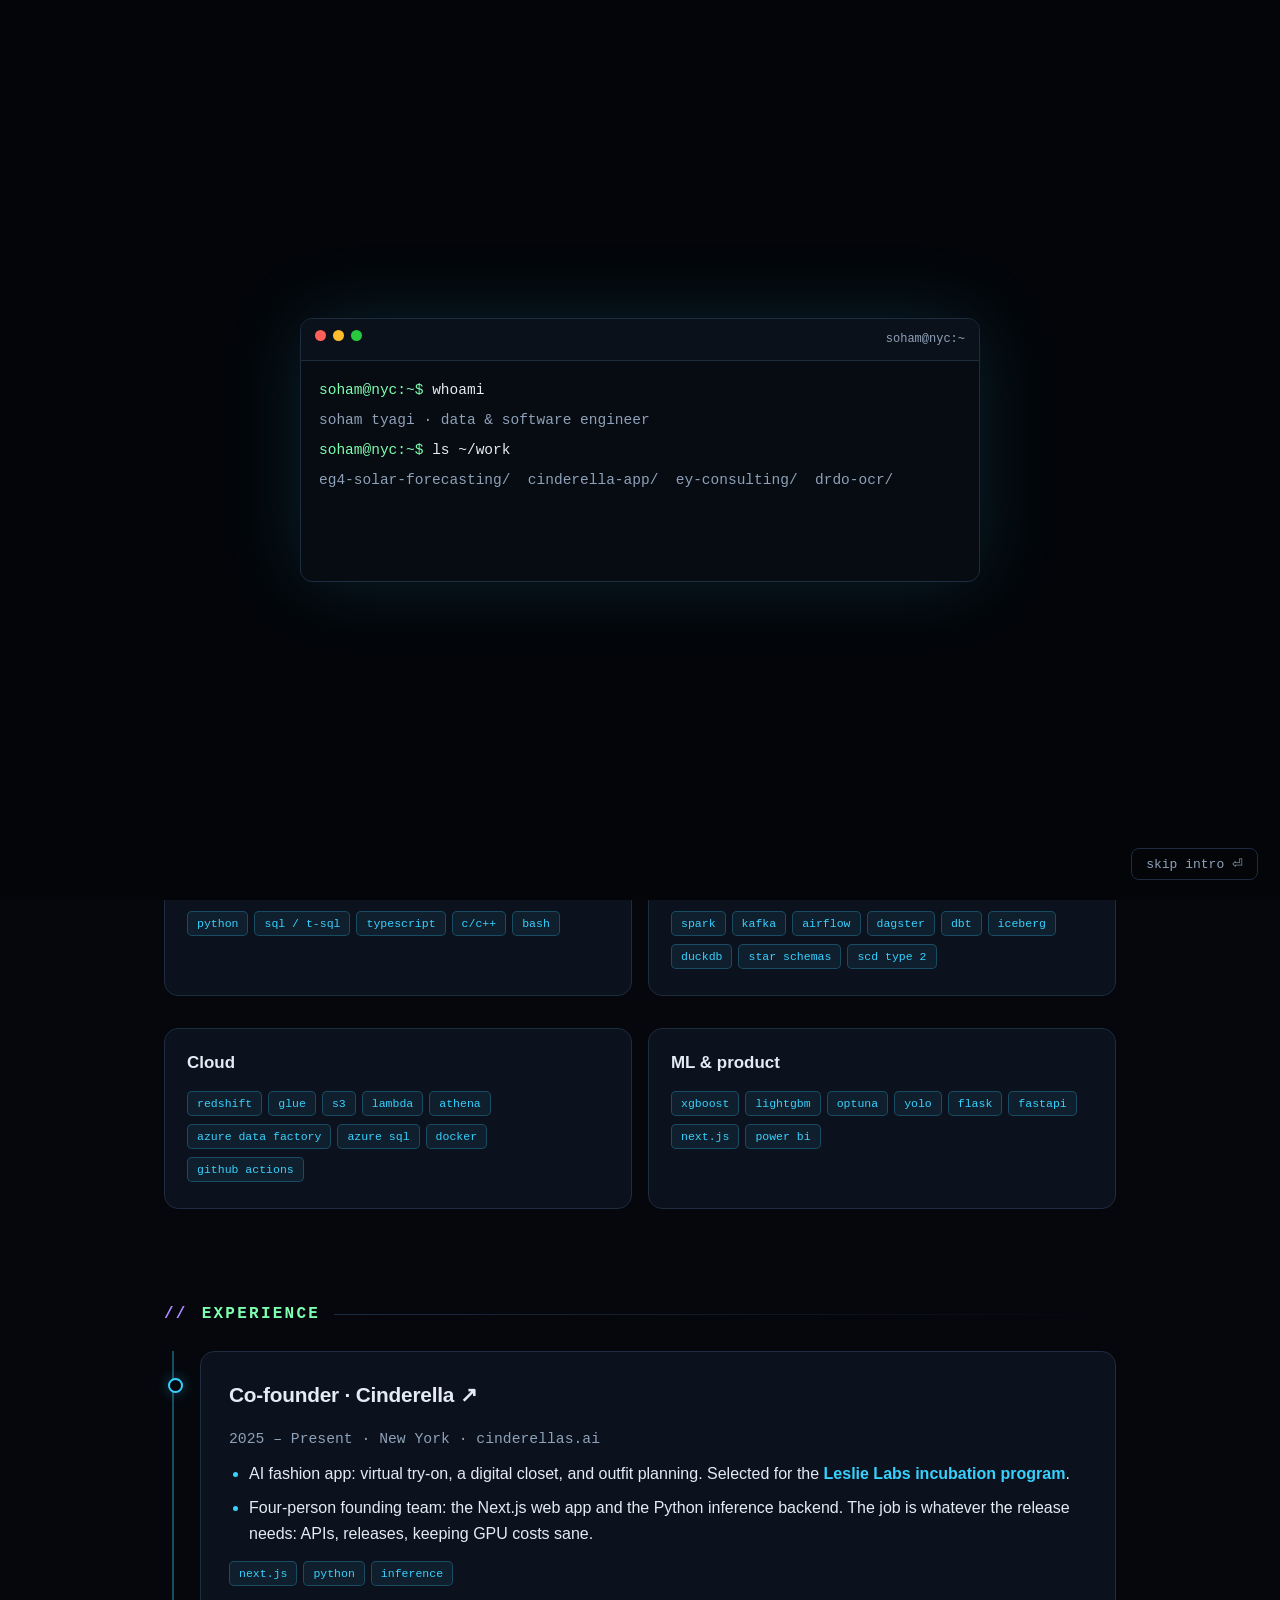
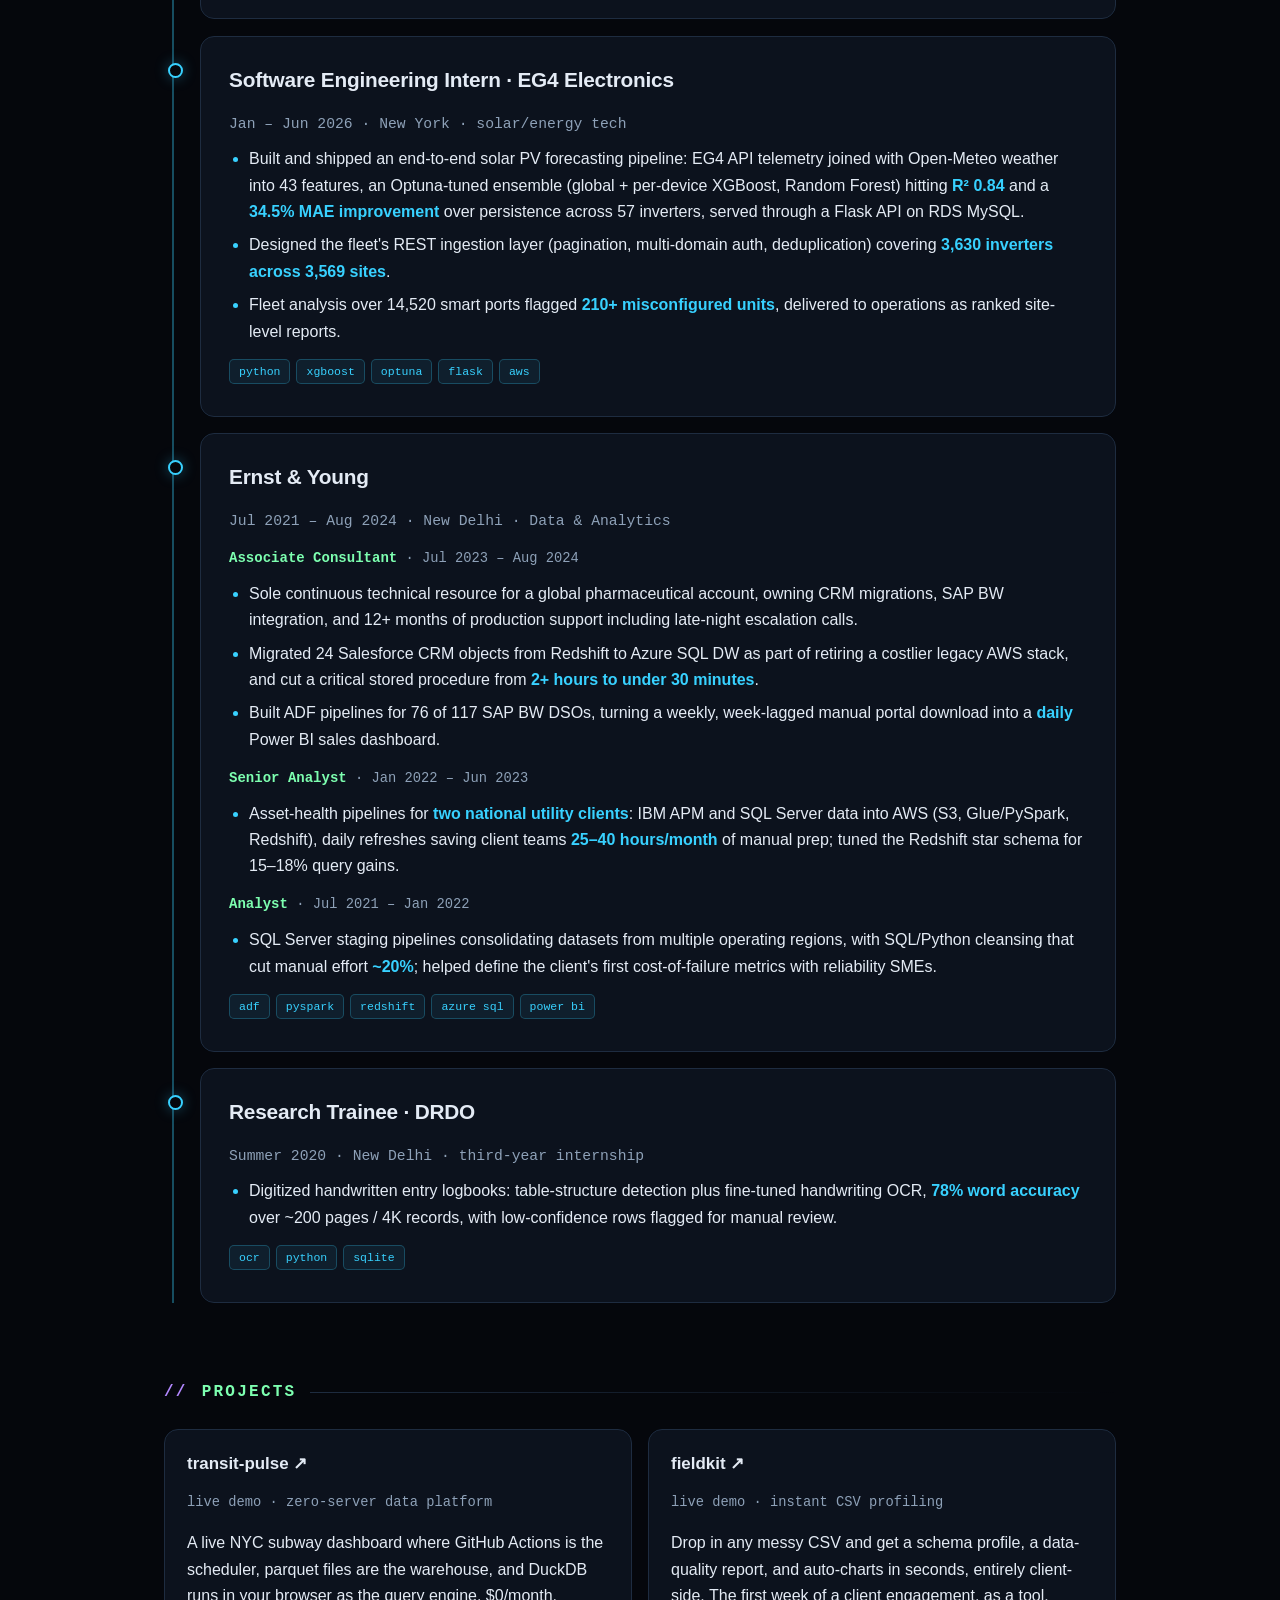
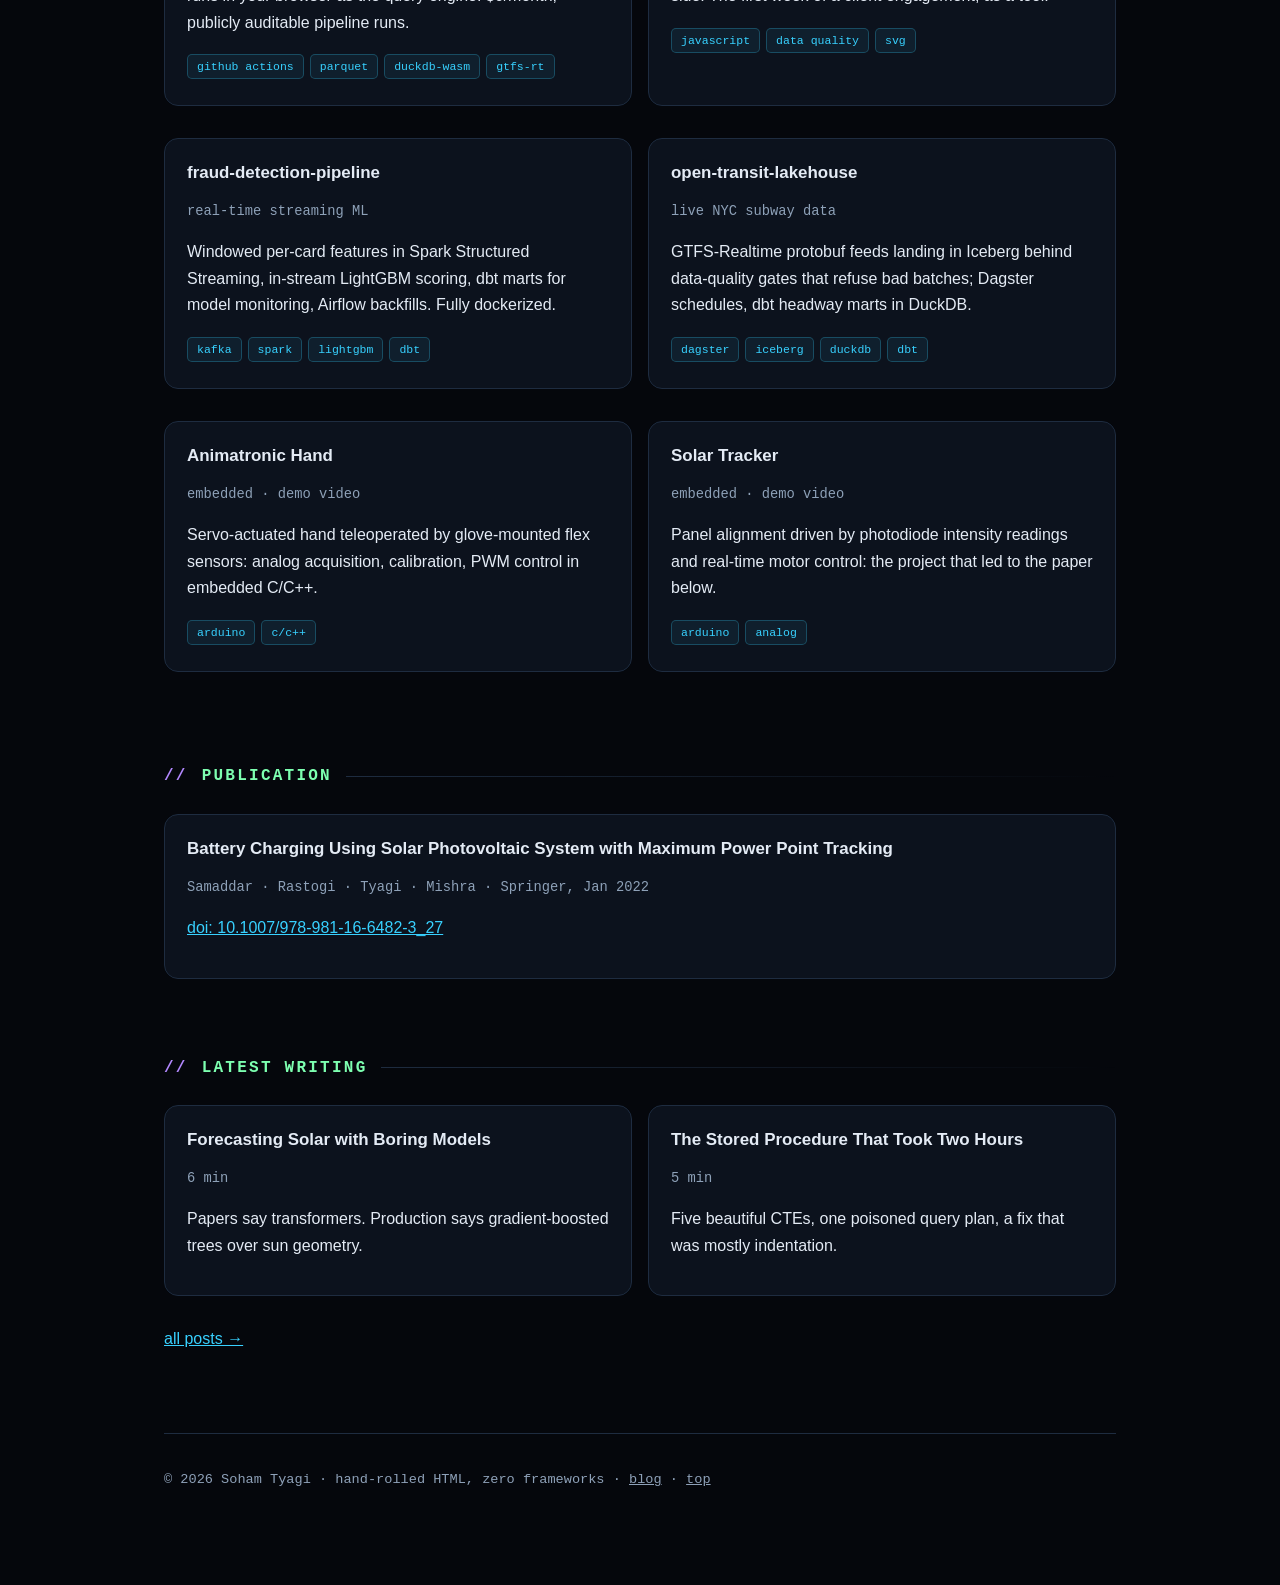
==== index.html @ e4d67579 "Initial commit" ====
<!DOCTYPE html>
<html lang="en">
<head>
<meta charset="utf-8">
<meta name="viewport" content="width=device-width, initial-scale=1">
<title>Soham Tyagi · Engineer</title>
<meta name="description" content="Data and software engineer. Energy analytics, pipelines, and applied ML.">
<link rel="stylesheet" href="style.css">
</head>
<body>

<div id="progress"></div>
<aside class="rail rail-left" aria-hidden="true">
  <a href="#about" class="dot" data-s="about"><i></i><em>about</em></a>
  <a href="#stack" class="dot" data-s="stack"><i></i><em>stack</em></a>
  <a href="#experience" class="dot" data-s="experience"><i></i><em>experience</em></a>
  <a href="#projects" class="dot" data-s="projects"><i></i><em>projects</em></a>
  <a href="#publication" class="dot" data-s="publication"><i></i><em>publication</em></a>
  <a href="#writing" class="dot" data-s="writing"><i></i><em>writing</em></a>
</aside>
<canvas id="bg"></canvas>
<div class="aurora a1"></div>
<div class="aurora a2"></div>
<div id="cursor-glow"></div>

<div id="term-overlay">
  <div class="term">
    <div class="term-bar"><i></i><i></i><i></i><span>soham@nyc:~</span></div>
    <div class="term-body" id="term-body"></div>
  </div>
</div>
<button id="skip-btn">skip intro ⏎</button>

<div id="palette">
  <div class="palette-box">
    <input id="palette-input" placeholder="jump to..." autocomplete="off">
    <ul id="palette-list"></ul>
  </div>
</div>

<div class="wrap">

<header class="site">
  <p class="kicker">$ whoami</p>
  <h1 class="glitch" data-text="Soham Tyagi"><span>Soham Tyagi</span></h1>
  <p class="type-line"><span id="type-target"></span><span class="tcaret"></span></p>
  <p class="avail"><i></i>open to interesting problems</p>
  <p class="tagline">Data &amp; software engineer · co-founder at <a href="https://cinderellas.ai">Cinderella</a> · MS CompE @ NYU.</p>
  <nav class="top">
    <a href="#experience">experience</a>
    <a href="#projects">projects</a>
    <a href="#publication">publication</a>
    <a href="blog/index.html">blog</a>
    <a href="https://github.com/tysoham24">github</a>
    <a href="https://linkedin.com/in/soham-ty">linkedin</a>
  </nav>
  <p class="palette-hint"><kbd>ctrl</kbd> + <kbd>k</kbd> to jump anywhere</p>
</header>

<section id="about" class="reveal">
  <h2>about</h2>
  <p>Hey! I'm Soham, an undergrad in electrical engineering and (almost) a postgrad in
  computer engineering at NYU.</p>
  <p>I'm a consultant-cum-engineer. Basically, I love building things for real-world
  applications, and finding use cases for the things I build. I picked that up at
  Ernst &amp; Young, where I got deep exposure to the utilities/energy and pharma sectors.</p>
  <p>I'm still exploring different industries and learning about them. For now, I'm
  building whatever feels interesting without worrying about my "niche".</p>
</section>

<section id="stack" class="reveal">
  <h2>stack</h2>
  <div class="grid">
    <div class="card"><h3>Languages</h3><div class="tags"><span class="tag">python</span><span class="tag">sql / t-sql</span><span class="tag">typescript</span><span class="tag">c/c++</span><span class="tag">bash</span></div></div>
    <div class="card"><h3>Data platform</h3><div class="tags"><span class="tag">spark</span><span class="tag">kafka</span><span class="tag">airflow</span><span class="tag">dagster</span><span class="tag">dbt</span><span class="tag">iceberg</span><span class="tag">duckdb</span><span class="tag">star schemas</span><span class="tag">scd type 2</span></div></div>
    <div class="card"><h3>Cloud</h3><div class="tags"><span class="tag">redshift</span><span class="tag">glue</span><span class="tag">s3</span><span class="tag">lambda</span><span class="tag">athena</span><span class="tag">azure data factory</span><span class="tag">azure sql</span><span class="tag">docker</span><span class="tag">github actions</span></div></div>
    <div class="card"><h3>ML & product</h3><div class="tags"><span class="tag">xgboost</span><span class="tag">lightgbm</span><span class="tag">optuna</span><span class="tag">yolo</span><span class="tag">flask</span><span class="tag">fastapi</span><span class="tag">next.js</span><span class="tag">power bi</span></div></div>
  </div>
</section>

<section id="experience" class="reveal">
  <h2>experience</h2>
  <div class="timeline">

  <div class="card">
    <h3><a href="https://cinderellas.ai">Co-founder · Cinderella ↗</a></h3>
    <p class="meta">2025 – Present · New York · cinderellas.ai</p>
    <ul>
      <li>AI fashion app: virtual try-on, a digital closet, and outfit planning. Selected
      for the <strong>Leslie Labs incubation program</strong>.</li>
      <li>Four-person founding team: the Next.js web app and the Python inference backend.
      The job is whatever the release needs: APIs, releases, keeping GPU costs sane.</li>
    </ul>
    <div class="tags"><span class="tag">next.js</span><span class="tag">python</span><span class="tag">inference</span></div>
  </div>

  <div class="card">
    <h3>Software Engineering Intern · EG4 Electronics</h3>
    <p class="meta">Jan – Jun 2026 · New York · solar/energy tech</p>
    <ul>
      <li>Built and shipped an end-to-end solar PV forecasting pipeline: EG4 API telemetry
      joined with Open-Meteo weather into 43 features, an Optuna-tuned ensemble (global +
      per-device XGBoost, Random Forest) hitting <strong>R² 0.84</strong> and a
      <strong>34.5% MAE improvement</strong> over persistence across 57 inverters, served
      through a Flask API on RDS MySQL.</li>
      <li>Designed the fleet's REST ingestion layer (pagination, multi-domain auth,
      deduplication) covering <strong>3,630 inverters across 3,569 sites</strong>.</li>
      <li>Fleet analysis over 14,520 smart ports flagged <strong>210+ misconfigured units</strong>,
      delivered to operations as ranked site-level reports.</li>
    </ul>
    <div class="tags"><span class="tag">python</span><span class="tag">xgboost</span><span class="tag">optuna</span><span class="tag">flask</span><span class="tag">aws</span></div>
  </div>

  <div class="card">
    <h3>Ernst &amp; Young</h3>
    <p class="meta">Jul 2021 – Aug 2024 · New Delhi · Data &amp; Analytics</p>
    <p class="meta"><strong>Associate Consultant</strong> · Jul 2023 – Aug 2024</p>
    <ul>
      <li>Sole continuous technical resource for a global pharmaceutical account, owning CRM migrations, SAP BW integration, and 12+ months of
      production support including late-night escalation calls.</li>
      <li>Migrated 24 Salesforce CRM objects from Redshift to Azure SQL DW as part of retiring a
      costlier legacy AWS stack, and cut a critical stored procedure from
      <strong>2+ hours to under 30 minutes</strong>.</li>
      <li>Built ADF pipelines for 76 of 117 SAP BW DSOs, turning a weekly, week-lagged manual
      portal download into a <strong>daily</strong> Power BI sales dashboard.</li>
    </ul>
    <p class="meta"><strong>Senior Analyst</strong> · Jan 2022 – Jun 2023</p>
    <ul>
      <li>Asset-health pipelines for <strong>two national utility clients</strong>: IBM APM and
      SQL Server data into AWS (S3, Glue/PySpark, Redshift), daily refreshes saving client teams
      <strong>25–40 hours/month</strong> of manual prep; tuned the Redshift star schema for
      15–18% query gains.</li>
    </ul>
    <p class="meta"><strong>Analyst</strong> · Jul 2021 – Jan 2022</p>
    <ul>
      <li>SQL Server staging pipelines consolidating datasets from multiple operating regions,
      with SQL/Python cleansing that cut manual effort <strong>~20%</strong>; helped define the
      client's first cost-of-failure metrics with reliability SMEs.</li>
    </ul>
    <div class="tags"><span class="tag">adf</span><span class="tag">pyspark</span><span class="tag">redshift</span><span class="tag">azure sql</span><span class="tag">power bi</span></div>
  </div>

  <div class="card">
    <h3>Research Trainee · DRDO</h3>
    <p class="meta">Summer 2020 · New Delhi · third-year internship</p>
    <ul>
      <li>Digitized handwritten entry logbooks: table-structure detection plus fine-tuned
      handwriting OCR, <strong>78% word accuracy</strong> over ~200 pages / 4K records, with
      low-confidence rows flagged for manual review.</li>
    </ul>
    <div class="tags"><span class="tag">ocr</span><span class="tag">python</span><span class="tag">sqlite</span></div>
  </div>

  </div>
</section>

<section id="projects" class="reveal">
  <h2>projects</h2>
  <div class="grid">

    <div class="card">
      <h3><a href="https://tysoham24.github.io/transit-pulse/">transit-pulse ↗</a></h3>
      <p class="meta">live demo · zero-server data platform</p>
      <p>A live NYC subway dashboard where GitHub Actions is the scheduler, parquet
      files are the warehouse, and DuckDB runs in your browser as the query engine.
      $0/month, publicly auditable pipeline runs.</p>
      <div class="tags"><span class="tag">github actions</span><span class="tag">parquet</span><span class="tag">duckdb-wasm</span><span class="tag">gtfs-rt</span></div>
    </div>

    <div class="card">
      <h3><a href="https://tysoham24.github.io/fieldkit/">fieldkit ↗</a></h3>
      <p class="meta">live demo · instant CSV profiling</p>
      <p>Drop in any messy CSV and get a schema profile, a data-quality report, and
      auto-charts in seconds, entirely client-side. The first week of a client
      engagement, as a tool.</p>
      <div class="tags"><span class="tag">javascript</span><span class="tag">data quality</span><span class="tag">svg</span></div>
    </div>

    <div class="card">
      <h3><a href="https://github.com/tysoham24/fraud-detection-pipeline">fraud-detection-pipeline</a></h3>
      <p class="meta">real-time streaming ML</p>
      <p>Windowed per-card features in Spark Structured Streaming, in-stream LightGBM
      scoring, dbt marts for model monitoring, Airflow backfills. Fully dockerized.</p>
      <div class="tags"><span class="tag">kafka</span><span class="tag">spark</span><span class="tag">lightgbm</span><span class="tag">dbt</span></div>
    </div>

    <div class="card">
      <h3><a href="https://github.com/tysoham24/open-transit-lakehouse">open-transit-lakehouse</a></h3>
      <p class="meta">live NYC subway data</p>
      <p>GTFS-Realtime protobuf feeds landing in Iceberg behind data-quality gates that
      refuse bad batches; Dagster schedules, dbt headway marts in DuckDB.</p>
      <div class="tags"><span class="tag">dagster</span><span class="tag">iceberg</span><span class="tag">duckdb</span><span class="tag">dbt</span></div>
    </div>

    <div class="card">
      <h3><a href="https://drive.google.com/file/d/1W2cNU88qZrOVuxnFVaxUv-ODOrXoEXy3/view">Animatronic Hand</a></h3>
      <p class="meta">embedded · demo video</p>
      <p>Servo-actuated hand teleoperated by glove-mounted flex sensors: analog
      acquisition, calibration, PWM control in embedded C/C++.</p>
      <div class="tags"><span class="tag">arduino</span><span class="tag">c/c++</span></div>
    </div>

    <div class="card">
      <h3><a href="https://drive.google.com/file/d/1tSi9jU3jndByCchiKvwNVuRX1Q-VUpF6/view">Solar Tracker</a></h3>
      <p class="meta">embedded · demo video</p>
      <p>Panel alignment driven by photodiode intensity readings and real-time motor
      control: the project that led to the paper below.</p>
      <div class="tags"><span class="tag">arduino</span><span class="tag">analog</span></div>
    </div>

  </div>
</section>

<section id="publication" class="reveal">
  <h2>publication</h2>
  <div class="card">
    <h3>Battery Charging Using Solar Photovoltaic System with Maximum Power Point Tracking</h3>
    <p class="meta">Samaddar · Rastogi · Tyagi · Mishra · Springer, Jan 2022</p>
    <p><a href="https://link.springer.com/chapter/10.1007/978-981-16-6482-3_27">doi: 10.1007/978-981-16-6482-3_27</a></p>
  </div>
</section>

<section id="writing" class="reveal">
  <h2>latest writing</h2>
  <div class="grid">
    <div class="card">
      <h3><a href="blog/forecasting-solar-with-boring-models.html">Forecasting Solar with Boring Models</a></h3>
      <p class="meta">6 min</p>
      <p>Papers say transformers. Production says gradient-boosted trees over sun geometry.</p>
    </div>
    <div class="card">
      <h3><a href="blog/the-stored-procedure-that-took-two-hours.html">The Stored Procedure That Took Two Hours</a></h3>
      <p class="meta">5 min</p>
      <p>Five beautiful CTEs, one poisoned query plan, a fix that was mostly indentation.</p>
    </div>
  </div>
  <p style="margin-top:14px"><a href="blog/index.html">all posts →</a></p>
</section>

<footer>
  <p>© 2026 Soham Tyagi · hand-rolled HTML, zero frameworks · <a href="blog/index.html">blog</a> · <a href="#top">top</a></p>
</footer>

</div>

<script>
(function () {
  var reduced = window.matchMedia('(prefers-reduced-motion: reduce)').matches;

  /* ---- terminal intro ---- */
  var overlay = document.getElementById('term-overlay');
  var body = document.getElementById('term-body');
  var skip = document.getElementById('skip-btn');
  var seen = sessionStorage.getItem('introSeen');
  function finish() {
    overlay.classList.add('done'); skip.style.display = 'none';
    sessionStorage.setItem('introSeen', '1');
    setTimeout(function () { overlay.remove(); }, 700);
  }
  if (reduced || seen) { finish(); }
  else {
    var script = [
      { p: true,  t: 'whoami' },
      { p: false, t: 'soham tyagi · data & software engineer' },
      { p: true,  t: 'ls ~/work' },
      { p: false, t: 'eg4-solar-forecasting/  cinderella-app/  ey-consulting/  drdo-ocr/' },
      { p: true,  t: 'cat now.txt' },
      { p: false, t: 'MS CompE @ NYU · co-founder @ cinderella · ex-EY, ex-EG4' },
      { p: true,  t: './portfolio --open' },
      { p: false, t: 'rendering…', hl: true }
    ];
    var li = 0;
    function typeLine() {
      if (li >= script.length) { setTimeout(finish, 500); return; }
      var item = script[li++];
      var ln = document.createElement('p');
      ln.className = 'ln' + (item.p ? '' : ' out') + (item.hl ? ' hl' : '');
      body.appendChild(ln);
      var prefix = item.p ? '<span class="p">soham@nyc:~$ </span>' : '';
      if (!item.p) { ln.innerHTML = prefix + item.t; setTimeout(typeLine, 340); return; }
      var i = 0, cur = '<span class="cursor"></span>';
      (function tick() {
        ln.innerHTML = prefix + item.t.slice(0, i) + cur;
        if (i++ < item.t.length) setTimeout(tick, 34);
        else { ln.innerHTML = prefix + item.t; setTimeout(typeLine, 260); }
      })();
    }
    setTimeout(typeLine, 400);
    skip.addEventListener('click', finish);
    document.addEventListener('keydown', function (e) { if (e.key === 'Enter') finish(); });
  }

  /* ---- particle background ---- */
  var canvas = document.getElementById('bg'), ctx = canvas.getContext('2d'), pts = [];
  function resize() { canvas.width = innerWidth; canvas.height = innerHeight; }
  resize(); addEventListener('resize', resize);
  for (var i = 0; i < 70; i++) pts.push({ x: Math.random()*innerWidth, y: Math.random()*innerHeight, vx: (Math.random()-.5)*.35, vy: (Math.random()-.5)*.35 });
  function step() {
    ctx.clearRect(0, 0, canvas.width, canvas.height);
    for (var i = 0; i < pts.length; i++) {
      var p = pts[i];
      p.x += p.vx; p.y += p.vy;
      if (p.x < 0 || p.x > canvas.width) p.vx *= -1;
      if (p.y < 0 || p.y > canvas.height) p.vy *= -1;
      ctx.fillStyle = i % 3 ? 'rgba(56,209,255,.45)' : 'rgba(179,136,255,.4)';
      ctx.fillRect(p.x, p.y, 1.6, 1.6);
      for (var j = i + 1; j < pts.length; j++) {
        var q = pts[j], dx = p.x - q.x, dy = p.y - q.y, d = dx*dx + dy*dy;
        if (d < 16000) {
          ctx.strokeStyle = 'rgba(56,209,255,' + (0.10 * (1 - d/16000)) + ')';
          ctx.beginPath(); ctx.moveTo(p.x, p.y); ctx.lineTo(q.x, q.y); ctx.stroke();
        }
      }
    }
    if (!reduced) requestAnimationFrame(step);
  }
  if (!reduced) step();

  /* ---- cursor glow + card tilt ---- */
  var glow = document.getElementById('cursor-glow');
  if (!reduced) document.addEventListener('mousemove', function (e) {
    glow.style.left = e.clientX + 'px'; glow.style.top = e.clientY + 'px';
  });
  document.querySelectorAll('.card').forEach(function (card) {
    card.addEventListener('mousemove', function (e) {
      if (reduced) return;
      var r = card.getBoundingClientRect();
      var rx = ((e.clientY - r.top) / r.height - .5) * -4;
      var ry = ((e.clientX - r.left) / r.width - .5) * 4;
      card.style.transform = 'perspective(800px) rotateX(' + rx + 'deg) rotateY(' + ry + 'deg) translateY(-2px)';
    });
    card.addEventListener('mouseleave', function () { card.style.transform = ''; });
  });

  /* ---- reveal on scroll ---- */
  var io = new IntersectionObserver(function (entries) {
    entries.forEach(function (e) { if (e.isIntersecting) { e.target.classList.add('in'); io.unobserve(e.target); } });
  }, { threshold: 0.08 });
  document.querySelectorAll('.reveal').forEach(function (el) { io.observe(el); });

  /* ---- command palette ---- */
  var palette = document.getElementById('palette');
  var input = document.getElementById('palette-input');
  var list = document.getElementById('palette-list');
  var items = [
    { k: 'go', label: 'experience', act: function(){ location.hash = '#experience'; } },
    { k: 'go', label: 'projects', act: function(){ location.hash = '#projects'; } },
    { k: 'go', label: 'publication', act: function(){ location.hash = '#publication'; } },
    { k: 'go', label: 'blog', act: function(){ location.href = 'blog/index.html'; } },
    { k: 'open', label: 'github / tysoham24', act: function(){ location.href = 'https://github.com/tysoham24'; } },
    { k: 'open', label: 'linkedin / soham-ty', act: function(){ location.href = 'https://linkedin.com/in/soham-ty'; } },
    { k: 'open', label: 'cinderellas.ai', act: function(){ location.href = 'https://cinderellas.ai'; } }
  ];
  var sel = 0, view = items;
  function render() {
    list.innerHTML = '';
    view.forEach(function (it, i) {
      var li = document.createElement('li');
      li.innerHTML = '<span>' + it.k + '</span>' + it.label;
      if (i === sel) li.classList.add('sel');
      li.onclick = function () { close(); it.act(); };
      list.appendChild(li);
    });
  }
  function open() { palette.classList.add('open'); input.value = ''; view = items; sel = 0; render(); input.focus(); }
  function close() { palette.classList.remove('open'); }
  document.addEventListener('keydown', function (e) {
    if ((e.ctrlKey || e.metaKey) && e.key.toLowerCase() === 'k') { e.preventDefault(); palette.classList.contains('open') ? close() : open(); }
    if (!palette.classList.contains('open')) return;
    if (e.key === 'Escape') close();
    if (e.key === 'ArrowDown') { sel = Math.min(sel + 1, view.length - 1); render(); }
    if (e.key === 'ArrowUp') { sel = Math.max(sel - 1, 0); render(); }
    if (e.key === 'Enter' && view[sel]) { close(); view[sel].act(); }
  });
  input && input.addEventListener('input', function () {
    var q = input.value.toLowerCase();
    view = items.filter(function (it) { return it.label.toLowerCase().indexOf(q) >= 0; });
    sel = 0; render();
  });
  palette.addEventListener('click', function (e) { if (e.target === palette) close(); });

  /* ---- typing rotator ---- */
  var roles = ['data engineer', 'software engineer', 'pipeline person', 'co-founder @ cinderella', 'ee at heart'];
  var tEl = document.getElementById('type-target'), ri = 0, ci = 0, del = false;
  function typeRole() {
    if (reduced) { tEl.textContent = roles[0]; return; }
    var word = roles[ri % roles.length];
    tEl.textContent = word.slice(0, ci);
    if (!del && ci++ === word.length) { del = true; setTimeout(typeRole, 1400); return; }
    if (del && ci-- === 0) { del = false; ri++; }
    setTimeout(typeRole, del ? 34 : 62);
  }
  typeRole();

  /* ---- scroll progress ---- */
  var prog = document.getElementById('progress');
  addEventListener('scroll', function () {
    var h = document.documentElement;
    prog.style.width = (h.scrollTop / (h.scrollHeight - h.clientHeight) * 100) + '%';
  }, { passive: true });

  /* ---- rail active section ---- */
  var dots = document.querySelectorAll('.rail-left .dot');
  var io2 = new IntersectionObserver(function (entries) {
    entries.forEach(function (e) {
      if (!e.isIntersecting) return;
      dots.forEach(function (d) { d.classList.toggle('on', d.dataset.s === e.target.id); });
    });
  }, { rootMargin: '-40% 0px -50% 0px' });
  ['about','stack','experience','projects','publication','writing'].forEach(function (id) {
    var el = document.getElementById(id); if (el) io2.observe(el);
  });
})();
</script>
</body>
</html>
---- style.css ----
:root {
  --bg: #05070c; --bg2: #0a0f17; --panel: rgba(16, 24, 36, 0.72); --border: #1e2c40;
  --text: #e4ebf5; --muted: #8ea1b8; --accent: #38d1ff; --accent2: #7dffb0; --accent3: #b388ff;
  --glow: rgba(56, 209, 255, 0.35);
  --mono: "SFMono-Regular", ui-monospace, "Cascadia Code", Menlo, Consolas, monospace;
  --sans: -apple-system, BlinkMacSystemFont, "Segoe UI", Roboto, Inter, sans-serif;
}
* { box-sizing: border-box; }
html { scroll-behavior: smooth; }
body { margin: 0; background: var(--bg); color: var(--text); font: 16px/1.65 var(--sans); overflow-x: hidden; }

/* particle canvas + cursor glow + scanlines */
#bg { position: fixed; inset: 0; z-index: 0; }
#cursor-glow {
  position: fixed; width: 500px; height: 500px; border-radius: 50%;
  background: radial-gradient(circle, rgba(56,209,255,.07), transparent 65%);
  pointer-events: none; z-index: 1; transform: translate(-50%, -50%); left: -999px;
}
body::after {
  content: ""; position: fixed; inset: 0; z-index: 2; pointer-events: none;
  background: repeating-linear-gradient(0deg, transparent 0 2px, rgba(0,0,0,.12) 2px 4px);
  opacity: .35;
}
.wrap { max-width: 920px; margin: 0 auto; padding: 0 24px 80px; position: relative; z-index: 3; }
a { color: var(--accent); }

/* terminal intro */
#term-overlay { position: fixed; inset: 0; z-index: 50; background: #030509; display: flex; align-items: center; justify-content: center; transition: opacity .6s ease; padding: 20px; }
#term-overlay.done { opacity: 0; pointer-events: none; }
.term { width: min(680px, 94vw); background: #070b12; border: 1px solid var(--border); border-radius: 12px; box-shadow: 0 0 80px rgba(56,209,255,.14); font-family: var(--mono); font-size: 14.5px; overflow: hidden; }
.term-bar { display: flex; gap: 7px; padding: 11px 14px; background: #0b111b; border-bottom: 1px solid var(--border); }
.term-bar i { width: 11px; height: 11px; border-radius: 50%; display: block; }
.term-bar i:nth-child(1){background:#ff5f57}.term-bar i:nth-child(2){background:#febc2e}.term-bar i:nth-child(3){background:#28c840}
.term-bar span { margin-left: auto; color: var(--muted); font-size: 12px; }
.term-body { padding: 18px 18px 22px; min-height: 220px; }
.term-body .ln { white-space: pre-wrap; word-break: break-word; margin: 0 0 6px; }
.term-body .p { color: var(--accent2); }
.term-body .out { color: var(--muted); }
.term-body .hl { color: var(--accent); }
.cursor { display: inline-block; width: 8px; height: 16px; background: var(--accent2); vertical-align: -2px; animation: blink 1s steps(1) infinite; }
@keyframes blink { 50% { opacity: 0; } }
#skip-btn { position: fixed; right: 22px; bottom: 20px; z-index: 51; background: transparent; color: var(--muted); border: 1px solid var(--border); border-radius: 8px; padding: 7px 14px; font: 13px var(--mono); cursor: pointer; }
#skip-btn:hover { color: var(--text); border-color: var(--accent); }
@media (prefers-reduced-motion: reduce) { #term-overlay { display: none; } #cursor-glow { display: none; } }

/* hero */
header.site { padding: 96px 0 10px; }
header.site .kicker { font-family: var(--mono); color: var(--accent2); font-size: .85rem; letter-spacing: .12em; margin: 0 0 12px; }
.glitch { position: relative; display: inline-block; font-size: clamp(2.5rem, 6.5vw, 3.6rem); font-weight: 800; letter-spacing: -0.03em; line-height: 1.02; margin: 0 0 12px; }
.glitch > span { background: linear-gradient(92deg, var(--text) 40%, var(--accent) 75%, var(--accent3)); -webkit-background-clip: text; background-clip: text; -webkit-text-fill-color: transparent; }
.glitch::before, .glitch::after { content: attr(data-text); position: absolute; inset: 0; opacity: 0; pointer-events: none; }
.glitch:hover::before { opacity: .8; color: var(--accent); animation: gl1 .5s steps(3) infinite; clip-path: inset(20% 0 40% 0); }
.glitch:hover::after { opacity: .8; color: var(--accent3); animation: gl2 .45s steps(3) infinite; clip-path: inset(60% 0 10% 0); }
@keyframes gl1 { 0%{transform:translate(-3px,-2px)} 50%{transform:translate(3px,1px)} 100%{transform:translate(-2px,2px)} }
@keyframes gl2 { 0%{transform:translate(3px,2px)} 50%{transform:translate(-3px,-1px)} 100%{transform:translate(2px,-2px)} }
header.site .tagline { color: var(--muted); margin: 0; font-size: 1.1rem; max-width: 640px; }
nav.top { margin: 28px 0 0; display: flex; flex-wrap: wrap; gap: 10px; font-size: .92rem; }
nav.top a { color: var(--text); text-decoration: none; border: 1px solid var(--border); padding: 7px 15px; border-radius: 999px; transition: .2s; font-family: var(--mono); background: rgba(10,16,26,.5); backdrop-filter: blur(6px); }
nav.top a:hover { border-color: var(--accent); box-shadow: 0 0 20px var(--glow); transform: translateY(-1px); }
.palette-hint { margin-top: 20px; font-family: var(--mono); font-size: .78rem; color: var(--muted); }
.palette-hint kbd { border: 1px solid var(--border); border-radius: 5px; padding: 1px 6px; background: var(--bg2); }

/* marquee tech strip */
.marquee { margin-top: 44px; overflow: hidden; border-block: 1px solid var(--border); padding: 10px 0; -webkit-mask-image: linear-gradient(90deg, transparent, #000 8%, #000 92%, transparent); mask-image: linear-gradient(90deg, transparent, #000 8%, #000 92%, transparent); }
.marquee-track { display: flex; gap: 34px; width: max-content; animation: scroll 30s linear infinite; font-family: var(--mono); font-size: .82rem; color: var(--muted); }
.marquee-track b { color: var(--accent); font-weight: 400; }
@keyframes scroll { to { transform: translateX(-50%); } }
@media (prefers-reduced-motion: reduce) { .marquee-track { animation: none; } }

/* sections */
section { margin-top: 76px; }
h2 { font-size: 1rem; text-transform: uppercase; letter-spacing: .14em; color: var(--accent2); margin: 0 0 24px; display: flex; align-items: center; gap: 14px; font-family: var(--mono); }
h2::before { content: "//"; color: var(--accent3); }
h2::after { content: ""; flex: 1; height: 1px; background: linear-gradient(90deg, var(--border), transparent); }
.card { background: var(--panel); backdrop-filter: blur(10px); border: 1px solid var(--border); border-radius: 14px; padding: 20px 22px; margin-bottom: 16px; transition: transform .18s ease-out, border-color .2s, box-shadow .2s; transform-style: preserve-3d; will-change: transform; position: relative; }
.card::before { content: ""; position: absolute; inset: 0; border-radius: 14px; padding: 1px; background: linear-gradient(135deg, rgba(56,209,255,.35), transparent 40%, transparent 60%, rgba(179,136,255,.3)); -webkit-mask: linear-gradient(#000 0 0) content-box, linear-gradient(#000 0 0); -webkit-mask-composite: xor; mask-composite: exclude; opacity: 0; transition: opacity .25s; pointer-events: none; }
.card:hover::before { opacity: 1; }
.card:hover { border-color: #2c4a6e; box-shadow: 0 14px 40px rgba(0,0,0,.45); }
.card h3 { margin: 0 0 2px; font-size: 1.06rem; }
.card h3 a { text-decoration: none; color: var(--text); }
.card h3 a:hover { color: var(--accent); }
.card .meta { color: var(--muted); font-size: .86rem; margin-bottom: 10px; font-family: var(--mono); }
.card ul { margin: 8px 0 0; padding-left: 20px; }
.card li { margin-bottom: 7px; }
.card li::marker { color: var(--accent); }
.grid { display: grid; grid-template-columns: 1fr 1fr; gap: 16px; }
@media (max-width: 700px) { .grid { grid-template-columns: 1fr; } }
.tags { margin-top: 12px; }
.tag { display: inline-block; font-family: var(--mono); font-size: .72rem; color: var(--accent); background: rgba(56,209,255,.07); border: 1px solid rgba(56,209,255,.25); border-radius: 5px; padding: 2px 9px; margin: 0 6px 6px 0; }
.timeline { border-left: 2px solid var(--border); margin-left: 8px; padding-left: 26px; }
.timeline .card { position: relative; }
.timeline .card::after { content: ""; position: absolute; left: -33px; top: 26px; width: 11px; height: 11px; border-radius: 50%; background: var(--bg); border: 2px solid var(--accent); box-shadow: 0 0 14px var(--glow); }
.reveal { opacity: 0; transform: translateY(20px); transition: opacity .6s ease, transform .6s ease; }
.reveal.in { opacity: 1; transform: none; }
@media (prefers-reduced-motion: reduce) { .reveal { opacity: 1; transform: none; } }

/* command palette */
#palette { position: fixed; inset: 0; z-index: 60; background: rgba(3,5,9,.7); backdrop-filter: blur(4px); display: none; align-items: flex-start; justify-content: center; padding-top: 16vh; }
#palette.open { display: flex; }
.palette-box { width: min(520px, 92vw); background: #0a1019; border: 1px solid var(--border); border-radius: 12px; overflow: hidden; box-shadow: 0 0 60px rgba(56,209,255,.15); font-family: var(--mono); }
.palette-box input { width: 100%; background: transparent; border: 0; outline: 0; color: var(--text); font: 15px var(--mono); padding: 15px 17px; border-bottom: 1px solid var(--border); }
.palette-box ul { list-style: none; margin: 0; padding: 6px; max-height: 300px; overflow-y: auto; }
.palette-box li { padding: 10px 12px; border-radius: 8px; cursor: pointer; color: var(--muted); font-size: .9rem; }
.palette-box li.sel, .palette-box li:hover { background: rgba(56,209,255,.09); color: var(--text); }
.palette-box li span { color: var(--accent3); margin-right: 10px; }

/* blog pages */
.post-list .card h3 a { text-decoration: none; }
article.post { max-width: 720px; }
article.post h1 { font-size: 1.8rem; line-height: 1.25; letter-spacing: -0.02em; }
article.post .meta { color: var(--muted); margin-bottom: 30px; font-family: var(--mono); font-size: .88rem; }
article.post h2 { text-transform: none; letter-spacing: 0; font-size: 1.28rem; color: var(--text); margin-top: 38px; font-family: var(--sans); }
article.post h2::before, article.post h2::after { display: none; }
article.post code { font-family: var(--mono); font-size: .88em; background: var(--bg2); border: 1px solid var(--border); padding: 1px 6px; border-radius: 4px; }
article.post blockquote { border-left: 3px solid var(--accent); margin: 0; padding: 2px 18px; color: var(--muted); }
footer { margin-top: 80px; color: var(--muted); font-size: .85rem; border-top: 1px solid var(--border); padding-top: 22px; font-family: var(--mono); }
footer a { color: var(--muted); }
footer a:hover { color: var(--accent); }

/* wider column + side rails */
.wrap { max-width: 1000px; }
#progress { position: fixed; top: 0; left: 0; height: 2px; width: 0; z-index: 70;
  background: linear-gradient(90deg, var(--accent), var(--accent3)); box-shadow: 0 0 12px var(--glow); }
.rail { position: fixed; top: 0; bottom: 0; display: flex; flex-direction: column;
  align-items: center; justify-content: center; z-index: 4; }
.rail-left { left: 26px; gap: 26px; }
.rail-right { right: 26px; }
.rail-right span { writing-mode: vertical-rl; font-family: var(--mono); font-size: .72rem;
  color: var(--muted); letter-spacing: .18em; opacity: .7; }
.rail-left .dot { display: flex; align-items: center; gap: 10px; text-decoration: none; }
.rail-left .dot i { width: 8px; height: 8px; border-radius: 50%; border: 1px solid var(--muted);
  display: block; transition: .25s; }
.rail-left .dot em { font: .7rem var(--mono); font-style: normal; color: var(--muted);
  opacity: 0; transform: translateX(-6px); transition: .25s; }
.rail-left .dot:hover em, .rail-left .dot.on em { opacity: 1; transform: none; }
.rail-left .dot.on i, .rail-left .dot:hover i { background: var(--accent); border-color: var(--accent);
  box-shadow: 0 0 12px var(--glow); }
@media (max-width: 1280px) { .rail { display: none; } }

/* typing line + availability badge */
.type-line { font-family: var(--mono); color: var(--accent); font-size: 1.05rem; margin: 2px 0 10px; min-height: 1.4em; }
.tcaret { display: inline-block; width: 9px; height: 1.1em; background: var(--accent2); vertical-align: -3px; margin-left: 3px; animation: blink 1s steps(1) infinite; }
.avail { display: inline-flex; align-items: center; gap: 9px; font: .78rem var(--mono); color: var(--accent2);
  border: 1px solid rgba(125,255,176,.3); background: rgba(125,255,176,.06); border-radius: 999px; padding: 5px 14px; margin: 4px 0 0; }
.avail i { width: 8px; height: 8px; border-radius: 50%; background: var(--accent2); box-shadow: 0 0 10px rgba(125,255,176,.8); animation: pulse 2s ease infinite; }
@keyframes pulse { 50% { opacity: .4; } }

/* experience gets the spotlight */
#experience .card { padding: 26px 28px; }
#experience .card h3 { font-size: 1.3rem; letter-spacing: -0.01em; }
#experience .card > .meta:first-of-type { font-size: .92rem; }
#experience .card strong { color: var(--accent); font-weight: 600; }
#experience .meta strong { color: var(--accent2); font-size: 1.02em; }
#experience .timeline { border-left-color: rgba(56,209,255,.35); }

/* aurora hero blobs */
.aurora { position: fixed; z-index: 0; pointer-events: none; filter: blur(90px); opacity: .5; border-radius: 50%; }
.aurora.a1 { width: 520px; height: 520px; top: -180px; right: -120px;
  background: radial-gradient(circle, rgba(56,209,255,.28), transparent 65%);
  animation: drift1 26s ease-in-out infinite alternate; }
.aurora.a2 { width: 460px; height: 460px; top: 30%; left: -200px;
  background: radial-gradient(circle, rgba(179,136,255,.22), transparent 65%);
  animation: drift2 32s ease-in-out infinite alternate; }
@keyframes drift1 { to { transform: translate(-70px, 90px) scale(1.15); } }
@keyframes drift2 { to { transform: translate(90px, -60px) scale(1.1); } }
@media (prefers-reduced-motion: reduce) { .aurora { animation: none; } }
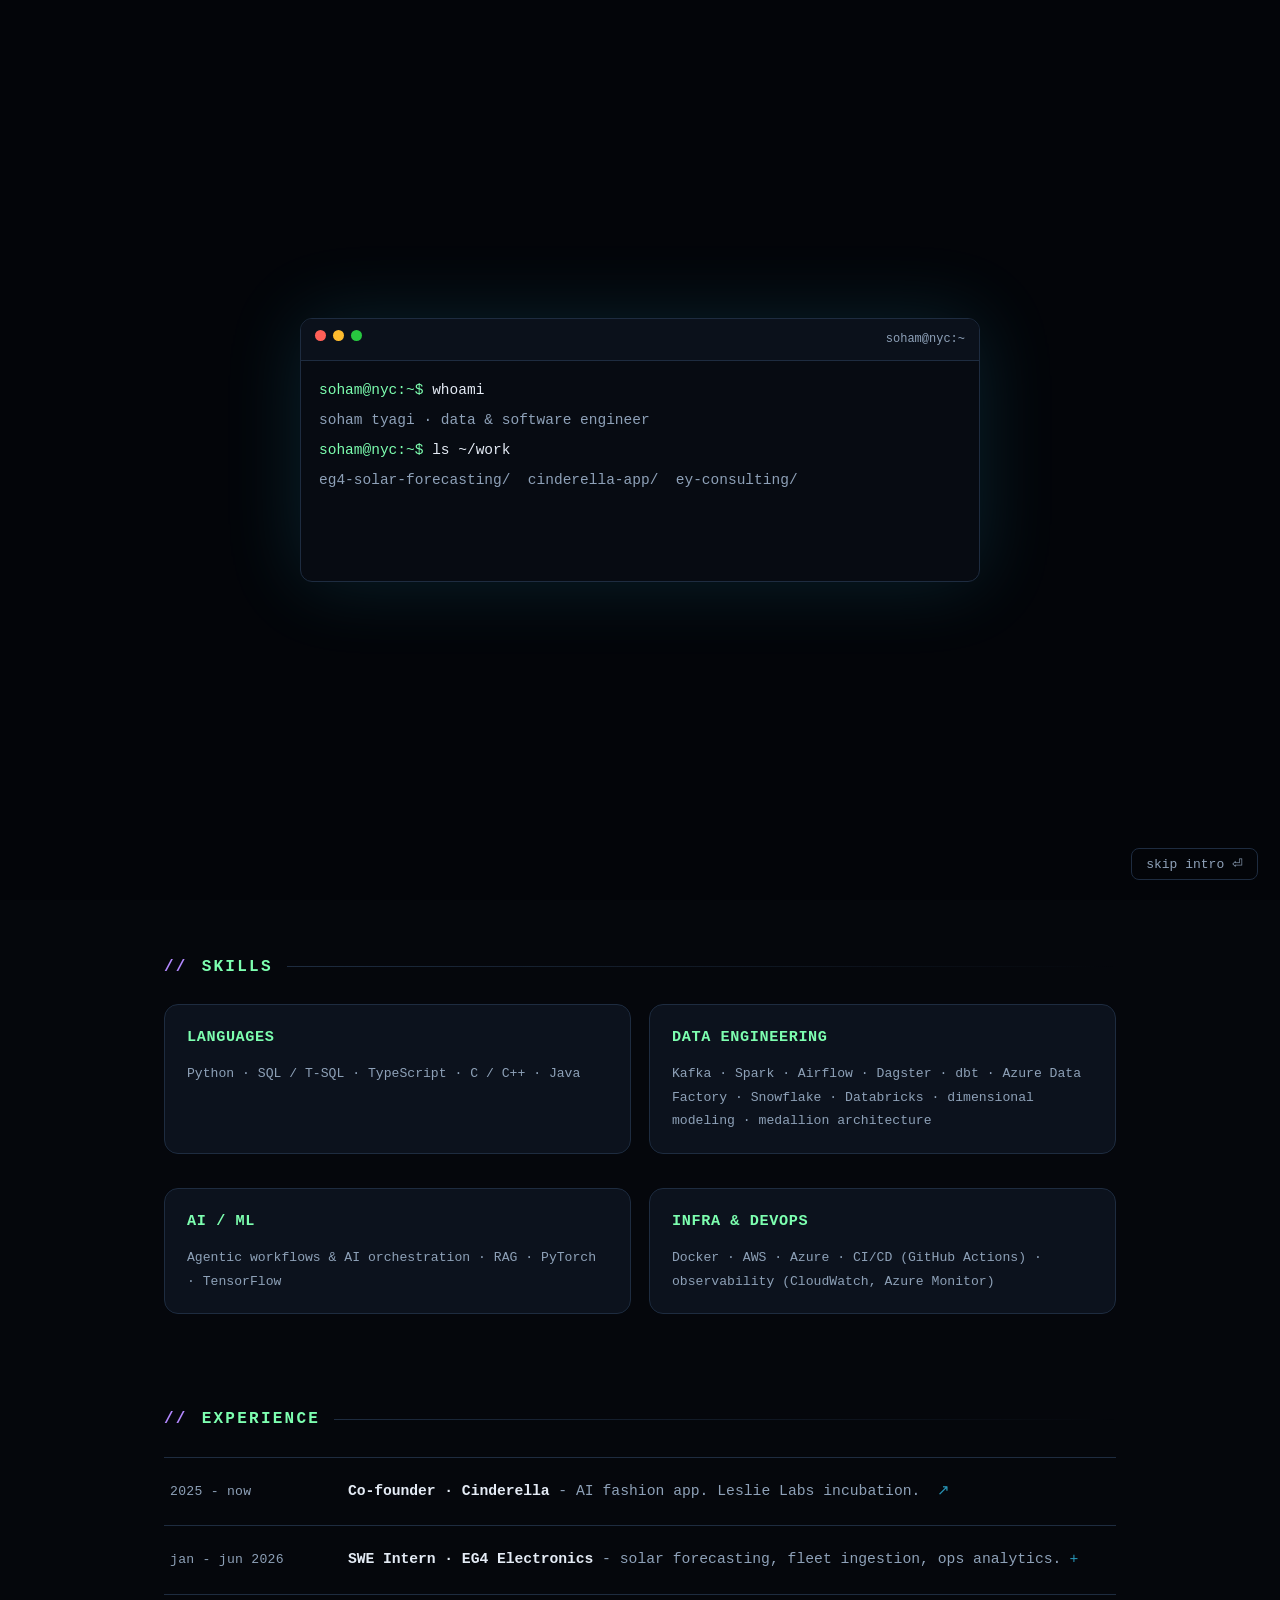
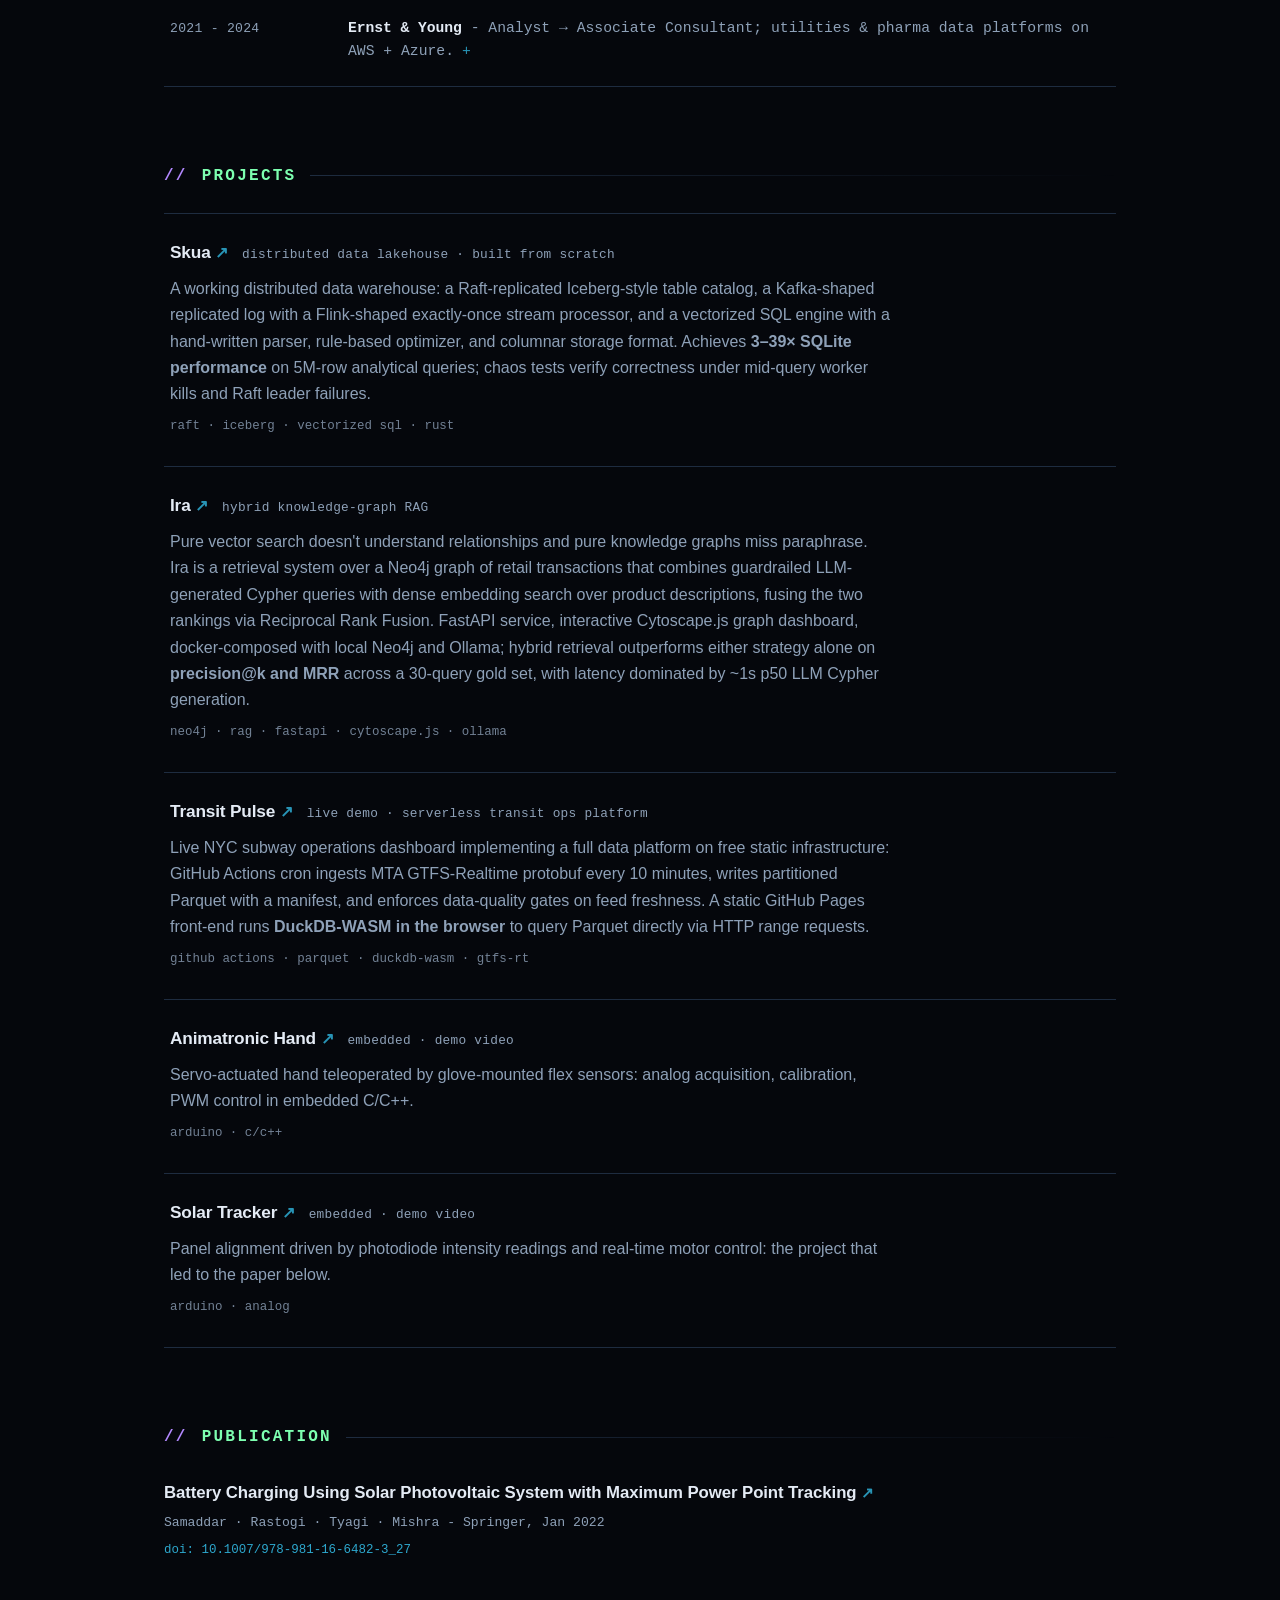
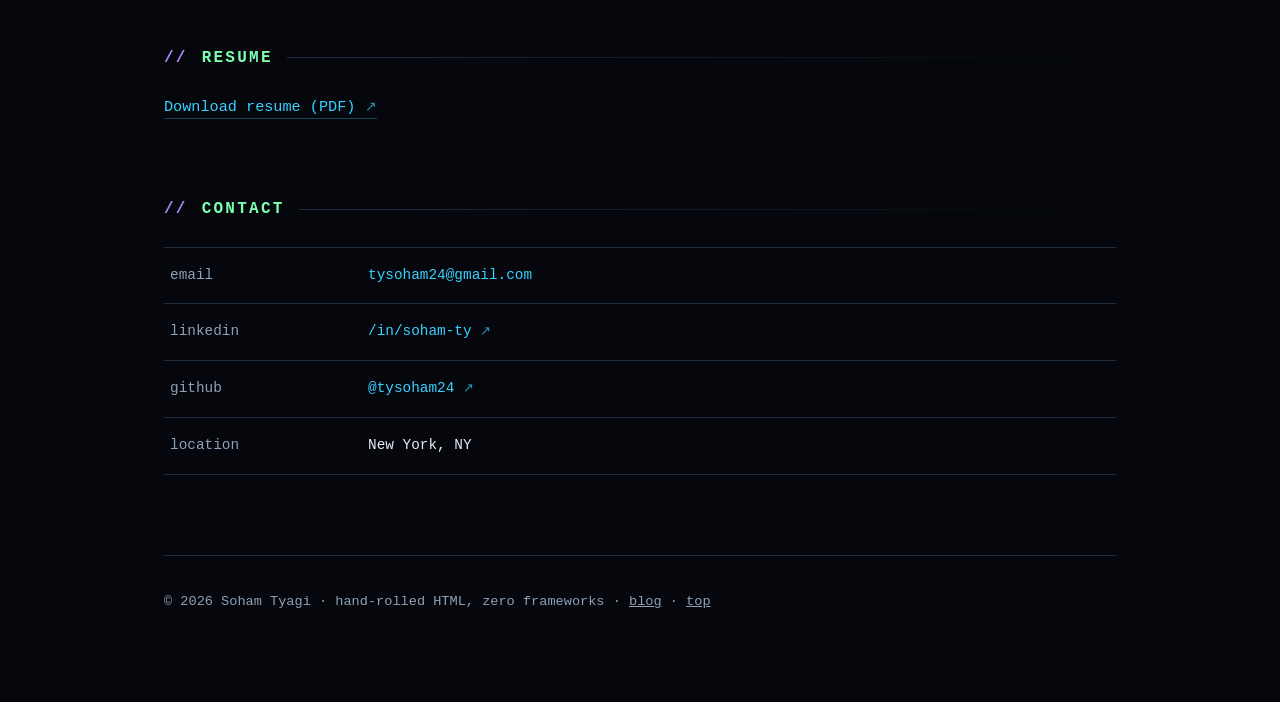
==== commit 61c791f7: "portfolio: about rewrite, skills from resume, no em dashes, resume PDF" ====
--- a/index.html
+++ b/index.html
@@ -12,11 +12,12 @@
 <div id="progress"></div>
 <aside class="rail rail-left" aria-hidden="true">
   <a href="#about" class="dot" data-s="about"><i></i><em>about</em></a>
-  <a href="#stack" class="dot" data-s="stack"><i></i><em>stack</em></a>
+  <a href="#skills" class="dot" data-s="skills"><i></i><em>skills</em></a>
   <a href="#experience" class="dot" data-s="experience"><i></i><em>experience</em></a>
   <a href="#projects" class="dot" data-s="projects"><i></i><em>projects</em></a>
   <a href="#publication" class="dot" data-s="publication"><i></i><em>publication</em></a>
-  <a href="#writing" class="dot" data-s="writing"><i></i><em>writing</em></a>
+  <a href="#resume" class="dot" data-s="resume"><i></i><em>resume</em></a>
+  <a href="#contact" class="dot" data-s="contact"><i></i><em>contact</em></a>
 </aside>
 <canvas id="bg"></canvas>
 <div class="aurora a1"></div>
@@ -44,197 +45,251 @@
   <p class="kicker">$ whoami</p>
   <h1 class="glitch" data-text="Soham Tyagi"><span>Soham Tyagi</span></h1>
   <p class="type-line"><span id="type-target"></span><span class="tcaret"></span></p>
-  <p class="avail"><i></i>open to interesting problems</p>
-  <p class="tagline">Data &amp; software engineer · co-founder at <a href="https://cinderellas.ai">Cinderella</a> · MS CompE @ NYU.</p>
+  <p class="tagline">Consultant · data &amp; software engineer.</p>
   <nav class="top">
     <a href="#experience">experience</a>
     <a href="#projects">projects</a>
-    <a href="#publication">publication</a>
+    <a href="#resume">resume</a>
+    <a href="#contact">contact</a>
     <a href="blog/index.html">blog</a>
-    <a href="https://github.com/tysoham24">github</a>
-    <a href="https://linkedin.com/in/soham-ty">linkedin</a>
   </nav>
   <p class="palette-hint"><kbd>ctrl</kbd> + <kbd>k</kbd> to jump anywhere</p>
 </header>
 
 <section id="about" class="reveal">
-  <h2>about</h2>
-  <p>Hey! I'm Soham, an undergrad in electrical engineering and (almost) a postgrad in
-  computer engineering at NYU.</p>
-  <p>I'm a consultant-cum-engineer. Basically, I love building things for real-world
-  applications, and finding use cases for the things I build. I picked that up at
-  Ernst &amp; Young, where I got deep exposure to the utilities/energy and pharma sectors.</p>
-  <p>I'm still exploring different industries and learning about them. For now, I'm
-  building whatever feels interesting without worrying about my "niche".</p>
-</section>
-
-<section id="stack" class="reveal">
-  <h2>stack</h2>
-  <div class="grid">
-    <div class="card"><h3>Languages</h3><div class="tags"><span class="tag">python</span><span class="tag">sql / t-sql</span><span class="tag">typescript</span><span class="tag">c/c++</span><span class="tag">bash</span></div></div>
-    <div class="card"><h3>Data platform</h3><div class="tags"><span class="tag">spark</span><span class="tag">kafka</span><span class="tag">airflow</span><span class="tag">dagster</span><span class="tag">dbt</span><span class="tag">iceberg</span><span class="tag">duckdb</span><span class="tag">star schemas</span><span class="tag">scd type 2</span></div></div>
-    <div class="card"><h3>Cloud</h3><div class="tags"><span class="tag">redshift</span><span class="tag">glue</span><span class="tag">s3</span><span class="tag">lambda</span><span class="tag">athena</span><span class="tag">azure data factory</span><span class="tag">azure sql</span><span class="tag">docker</span><span class="tag">github actions</span></div></div>
-    <div class="card"><h3>ML & product</h3><div class="tags"><span class="tag">xgboost</span><span class="tag">lightgbm</span><span class="tag">optuna</span><span class="tag">yolo</span><span class="tag">flask</span><span class="tag">fastapi</span><span class="tag">next.js</span><span class="tag">power bi</span></div></div>
+  <h2>about me</h2>
+  <div class="about-text">
+    <p>Hi! I'm Soham - an undergrad in electrical engineering and a recent master's
+    graduate in computer engineering from New York University.</p>
+    <p>I previously spent three years at Ernst &amp; Young in their Global Delivery
+    Services practice, building data platforms for utilities, energy, and pharmaceutical
+    clients. That's where I learned to be a consultant-cum-engineer - really understanding
+    the use cases and needs behind the systems I built.</p>
+    <p>I recently wrapped an internship at EG4 Electronics, where I built a solar PV
+    forecasting model to replace an existing third-party service by combining weather
+    and inverter telemetry data.</p>
+    <p>All these experiences encouraged me to start a small venture -
+    <a href="https://cinderellas.ai">Cinderella</a> - with a few of my friends.</p>
+    <p>Away from the keyboard, I enjoy playing lawn tennis, video games, and spending
+    time with my two dogs!</p>
+    <p class="read-more">Please read more about my experiences, projects, and more below!</p>
+  </div>
+</section>
+
+<section id="skills" class="reveal">
+  <h2>skills</h2>
+  <div class="grid skills-grid">
+    <div class="card skill-card">
+      <h3>Languages</h3>
+      <p>Python · SQL / T-SQL · TypeScript · C / C++ · Java</p>
+    </div>
+    <div class="card skill-card">
+      <h3>Data Engineering</h3>
+      <p>Kafka · Spark · Airflow · Dagster · dbt · Azure Data Factory · Snowflake · Databricks · dimensional modeling · medallion architecture</p>
+    </div>
+    <div class="card skill-card">
+      <h3>AI / ML</h3>
+      <p>Agentic workflows &amp; AI orchestration · RAG · PyTorch · TensorFlow</p>
+    </div>
+    <div class="card skill-card">
+      <h3>Infra &amp; DevOps</h3>
+      <p>Docker · AWS · Azure · CI/CD (GitHub Actions) · observability (CloudWatch, Azure Monitor)</p>
+    </div>
   </div>
 </section>
 
 <section id="experience" class="reveal">
   <h2>experience</h2>
-  <div class="timeline">
-
-  <div class="card">
-    <h3><a href="https://cinderellas.ai">Co-founder · Cinderella ↗</a></h3>
-    <p class="meta">2025 – Present · New York · cinderellas.ai</p>
-    <ul>
-      <li>AI fashion app: virtual try-on, a digital closet, and outfit planning. Selected
-      for the <strong>Leslie Labs incubation program</strong>.</li>
-      <li>Four-person founding team: the Next.js web app and the Python inference backend.
-      The job is whatever the release needs: APIs, releases, keeping GPU costs sane.</li>
-    </ul>
-    <div class="tags"><span class="tag">next.js</span><span class="tag">python</span><span class="tag">inference</span></div>
-  </div>
-
-  <div class="card">
-    <h3>Software Engineering Intern · EG4 Electronics</h3>
-    <p class="meta">Jan – Jun 2026 · New York · solar/energy tech</p>
-    <ul>
-      <li>Built and shipped an end-to-end solar PV forecasting pipeline: EG4 API telemetry
-      joined with Open-Meteo weather into 43 features, an Optuna-tuned ensemble (global +
-      per-device XGBoost, Random Forest) hitting <strong>R² 0.84</strong> and a
-      <strong>34.5% MAE improvement</strong> over persistence across 57 inverters, served
-      through a Flask API on RDS MySQL.</li>
-      <li>Designed the fleet's REST ingestion layer (pagination, multi-domain auth,
-      deduplication) covering <strong>3,630 inverters across 3,569 sites</strong>.</li>
-      <li>Fleet analysis over 14,520 smart ports flagged <strong>210+ misconfigured units</strong>,
-      delivered to operations as ranked site-level reports.</li>
-    </ul>
-    <div class="tags"><span class="tag">python</span><span class="tag">xgboost</span><span class="tag">optuna</span><span class="tag">flask</span><span class="tag">aws</span></div>
-  </div>
-
-  <div class="card">
-    <h3>Ernst &amp; Young</h3>
-    <p class="meta">Jul 2021 – Aug 2024 · New Delhi · Data &amp; Analytics</p>
-    <p class="meta"><strong>Associate Consultant</strong> · Jul 2023 – Aug 2024</p>
-    <ul>
-      <li>Sole continuous technical resource for a global pharmaceutical account, owning CRM migrations, SAP BW integration, and 12+ months of
-      production support including late-night escalation calls.</li>
-      <li>Migrated 24 Salesforce CRM objects from Redshift to Azure SQL DW as part of retiring a
-      costlier legacy AWS stack, and cut a critical stored procedure from
-      <strong>2+ hours to under 30 minutes</strong>.</li>
-      <li>Built ADF pipelines for 76 of 117 SAP BW DSOs, turning a weekly, week-lagged manual
-      portal download into a <strong>daily</strong> Power BI sales dashboard.</li>
-    </ul>
-    <p class="meta"><strong>Senior Analyst</strong> · Jan 2022 – Jun 2023</p>
-    <ul>
-      <li>Asset-health pipelines for <strong>two national utility clients</strong>: IBM APM and
-      SQL Server data into AWS (S3, Glue/PySpark, Redshift), daily refreshes saving client teams
-      <strong>25–40 hours/month</strong> of manual prep; tuned the Redshift star schema for
-      15–18% query gains.</li>
-    </ul>
-    <p class="meta"><strong>Analyst</strong> · Jul 2021 – Jan 2022</p>
-    <ul>
-      <li>SQL Server staging pipelines consolidating datasets from multiple operating regions,
-      with SQL/Python cleansing that cut manual effort <strong>~20%</strong>; helped define the
-      client's first cost-of-failure metrics with reliability SMEs.</li>
-    </ul>
-    <div class="tags"><span class="tag">adf</span><span class="tag">pyspark</span><span class="tag">redshift</span><span class="tag">azure sql</span><span class="tag">power bi</span></div>
-  </div>
-
-  <div class="card">
-    <h3>Research Trainee · DRDO</h3>
-    <p class="meta">Summer 2020 · New Delhi · third-year internship</p>
-    <ul>
-      <li>Digitized handwritten entry logbooks: table-structure detection plus fine-tuned
-      handwriting OCR, <strong>78% word accuracy</strong> over ~200 pages / 4K records, with
-      low-confidence rows flagged for manual review.</li>
-    </ul>
-    <div class="tags"><span class="tag">ocr</span><span class="tag">python</span><span class="tag">sqlite</span></div>
-  </div>
+  <div class="exp-list">
+
+    <a class="exp-row exp-link" href="https://cinderellas.ai" target="_blank" rel="noopener">
+      <span class="exp-date">2025 - now</span>
+      <span class="exp-body"><strong>Co-founder · Cinderella</strong> - AI fashion app. Leslie Labs incubation. <span class="exp-arrow">↗</span></span>
+    </a>
+
+    <details class="exp-row exp-toggle">
+      <summary>
+        <span class="exp-date">jan - jun 2026</span>
+        <span class="exp-body"><strong>SWE Intern · EG4 Electronics</strong> - solar forecasting, fleet ingestion, ops analytics.<span class="exp-arrow">+</span></span>
+      </summary>
+      <div class="exp-detail">
+        <p class="detail-meta">New York, USA · Software Engineering Intern · Jan 2026 – June 2026</p>
+        <ul>
+          <li>Built and shipped an end-to-end solar PV forecasting pipeline: inverter telemetry
+          from the EG4 API joined with Open-Meteo weather into a <strong>43-feature</strong> set,
+          feeding an Optuna-tuned ensemble (global XGBoost, per-device XGBoost, Random Forest)
+          reaching <strong>R² 0.84</strong> and <strong>34.5% MAE improvement</strong> over
+          persistence baselines across 57 inverters. Forecasts served through a Flask API backed
+          by RDS MySQL.</li>
+          <li>Designed the fleet's REST ingestion layer (pagination, multiple authentication
+          domains, deduplication, location parsing) covering <strong>3,630 GridBOSS
+          inverters</strong> across <strong>3,569 sites</strong> with idempotent, normalized
+          MySQL loads.</li>
+          <li>Ran fleet-wide analysis across <strong>14,520 smart ports</strong>, classifying
+          AC-coupled, smart-load, and EV-charger usage and surfacing <strong>210+ misconfigured
+          units</strong> to the operations team as actionable site-level reports.</li>
+        </ul>
+        <div class="tags"><span class="tag">python</span><span class="tag">xgboost</span><span class="tag">optuna</span><span class="tag">flask</span><span class="tag">aws</span></div>
+      </div>
+    </details>
+
+    <details class="exp-row exp-toggle">
+      <summary>
+        <span class="exp-date">2021 - 2024</span>
+        <span class="exp-body"><strong>Ernst &amp; Young</strong> - Analyst → Associate Consultant; utilities &amp; pharma data platforms on AWS + Azure.<span class="exp-arrow">+</span></span>
+      </summary>
+      <div class="exp-detail">
+        <p class="detail-meta">New Delhi, India</p>
+
+        <p class="role-meta"><strong>Associate Consultant</strong> · Jan 2023 – Aug 2024</p>
+        <ul>
+          <li>Sole continuous technical resource for a global pharmaceutical account: CRM
+          migrations, SAP BW integration, and production support.</li>
+          <li>Migrated <strong>24 Salesforce CRM objects</strong> from Amazon Redshift to Azure
+          SQL DW as part of the client's program to retire a costlier legacy AWS stack, leading
+          to <strong>68% cost reduction</strong>; designed the SCD Type 2 stored procedures and
+          cut a critical fact-table SP from <strong>2+ hours to under 30 minutes</strong> by
+          converting CTEs to physical temp tables.</li>
+          <li>Designed ADF pipelines for <strong>76 of 117 SAP BW DSOs</strong> using MDX
+          (CROSSJOIN syntax, fiscal-year period variables), enabling a daily Power BI sales
+          dashboard that replaced a weekly, week-lagged manual portal download.</li>
+        </ul>
+
+        <p class="role-meta"><strong>Senior Analyst</strong> · Jan 2022 – Jan 2023</p>
+        <ul>
+          <li>Built the asset-health data platform for <strong>two national utility clients</strong>,
+          ingesting IBM Maximo APM data via ADF (self-hosted IR), ADLS Gen2, and Databricks
+          (PySpark) - daily refreshes of <strong>60+ Synapse tables</strong> saving engineering
+          teams <strong>25–40 hours/month</strong>.</li>
+          <li>Co-designed the Synapse star schema and tuned distribution strategies, columnstore
+          indexes, and materialized views - cutting a critical failure-cost query from
+          <strong>45+ minutes to under 8</strong> and dashboard loads by 20–30%; published
+          <strong>30+ governed KPIs</strong> in Power BI.</li>
+          <li>Rebuilt failure-cost reporting as event-driven Python/SQL jobs on Azure Functions
+          with Azure Monitor alerting - report turnaround from <strong>3 days to same-day</strong>.</li>
+        </ul>
+
+        <p class="role-meta"><strong>Analyst</strong> · Jul 2021 – Jan 2022</p>
+        <ul>
+          <li>Built the staging layer consolidating asset and outage data across
+          <strong>12 SEC operating regions</strong> into Azure SQL via ADF, with SQL/Python
+          cleansing cutting manual prep <strong>~20%</strong>.</li>
+        </ul>
+
+        <div class="tags"><span class="tag">adf</span><span class="tag">databricks</span><span class="tag">pyspark</span><span class="tag">azure sql</span><span class="tag">synapse</span><span class="tag">power bi</span></div>
+      </div>
+    </details>
 
   </div>
 </section>
 
 <section id="projects" class="reveal">
   <h2>projects</h2>
-  <div class="grid">
-
-    <div class="card">
-      <h3><a href="https://tysoham24.github.io/transit-pulse/">transit-pulse ↗</a></h3>
-      <p class="meta">live demo · zero-server data platform</p>
-      <p>A live NYC subway dashboard where GitHub Actions is the scheduler, parquet
-      files are the warehouse, and DuckDB runs in your browser as the query engine.
-      $0/month, publicly auditable pipeline runs.</p>
-      <div class="tags"><span class="tag">github actions</span><span class="tag">parquet</span><span class="tag">duckdb-wasm</span><span class="tag">gtfs-rt</span></div>
-    </div>
-
-    <div class="card">
-      <h3><a href="https://tysoham24.github.io/fieldkit/">fieldkit ↗</a></h3>
-      <p class="meta">live demo · instant CSV profiling</p>
-      <p>Drop in any messy CSV and get a schema profile, a data-quality report, and
-      auto-charts in seconds, entirely client-side. The first week of a client
-      engagement, as a tool.</p>
-      <div class="tags"><span class="tag">javascript</span><span class="tag">data quality</span><span class="tag">svg</span></div>
-    </div>
-
-    <div class="card">
-      <h3><a href="https://github.com/tysoham24/fraud-detection-pipeline">fraud-detection-pipeline</a></h3>
-      <p class="meta">real-time streaming ML</p>
-      <p>Windowed per-card features in Spark Structured Streaming, in-stream LightGBM
-      scoring, dbt marts for model monitoring, Airflow backfills. Fully dockerized.</p>
-      <div class="tags"><span class="tag">kafka</span><span class="tag">spark</span><span class="tag">lightgbm</span><span class="tag">dbt</span></div>
-    </div>
-
-    <div class="card">
-      <h3><a href="https://github.com/tysoham24/open-transit-lakehouse">open-transit-lakehouse</a></h3>
-      <p class="meta">live NYC subway data</p>
-      <p>GTFS-Realtime protobuf feeds landing in Iceberg behind data-quality gates that
-      refuse bad batches; Dagster schedules, dbt headway marts in DuckDB.</p>
-      <div class="tags"><span class="tag">dagster</span><span class="tag">iceberg</span><span class="tag">duckdb</span><span class="tag">dbt</span></div>
-    </div>
-
-    <div class="card">
-      <h3><a href="https://drive.google.com/file/d/1W2cNU88qZrOVuxnFVaxUv-ODOrXoEXy3/view">Animatronic Hand</a></h3>
-      <p class="meta">embedded · demo video</p>
+  <div class="proj-list">
+
+    <article class="proj-row">
+      <div class="proj-head">
+        <h3><a href="https://github.com/tysoham24/skua-lakehouse" target="_blank" rel="noopener">Skua <span class="proj-arrow">↗</span></a></h3>
+        <span class="proj-meta">distributed data lakehouse · built from scratch</span>
+      </div>
+      <p>A working distributed data warehouse: a Raft-replicated Iceberg-style table
+      catalog, a Kafka-shaped replicated log with a Flink-shaped exactly-once stream
+      processor, and a vectorized SQL engine with a hand-written parser, rule-based
+      optimizer, and columnar storage format. Achieves <strong>3–39× SQLite
+      performance</strong> on 5M-row analytical queries; chaos tests verify correctness
+      under mid-query worker kills and Raft leader failures.</p>
+      <p class="proj-stack">raft · iceberg · vectorized sql · rust</p>
+    </article>
+
+    <article class="proj-row">
+      <div class="proj-head">
+        <h3><a href="https://github.com/tysoham24/ira" target="_blank" rel="noopener">Ira <span class="proj-arrow">↗</span></a></h3>
+        <span class="proj-meta">hybrid knowledge-graph RAG</span>
+      </div>
+      <p>Pure vector search doesn't understand relationships and pure knowledge graphs
+      miss paraphrase. Ira is a retrieval system over a Neo4j graph of retail transactions
+      that combines guardrailed LLM-generated Cypher queries with dense embedding search
+      over product descriptions, fusing the two rankings via Reciprocal Rank Fusion.
+      FastAPI service, interactive Cytoscape.js graph dashboard, docker-composed with
+      local Neo4j and Ollama; hybrid retrieval outperforms either strategy alone on
+      <strong>precision@k and MRR</strong> across a 30-query gold set, with latency
+      dominated by ~1s p50 LLM Cypher generation.</p>
+      <p class="proj-stack">neo4j · rag · fastapi · cytoscape.js · ollama</p>
+    </article>
+
+    <article class="proj-row">
+      <div class="proj-head">
+        <h3><a href="https://tysoham24.github.io/transit-pulse/docs/" target="_blank" rel="noopener">Transit Pulse <span class="proj-arrow">↗</span></a></h3>
+        <span class="proj-meta">live demo · serverless transit ops platform</span>
+      </div>
+      <p>Live NYC subway operations dashboard implementing a full data platform on free
+      static infrastructure: GitHub Actions cron ingests MTA GTFS-Realtime protobuf
+      every 10 minutes, writes partitioned Parquet with a manifest, and enforces
+      data-quality gates on feed freshness. A static GitHub Pages front-end runs
+      <strong>DuckDB-WASM in the browser</strong> to query Parquet directly via HTTP
+      range requests.</p>
+      <p class="proj-stack">github actions · parquet · duckdb-wasm · gtfs-rt</p>
+    </article>
+
+    <article class="proj-row">
+      <div class="proj-head">
+        <h3><a href="https://drive.google.com/file/d/1W2cNU88qZrOVuxnFVaxUv-ODOrXoEXy3/view" target="_blank" rel="noopener">Animatronic Hand <span class="proj-arrow">↗</span></a></h3>
+        <span class="proj-meta">embedded · demo video</span>
+      </div>
       <p>Servo-actuated hand teleoperated by glove-mounted flex sensors: analog
       acquisition, calibration, PWM control in embedded C/C++.</p>
-      <div class="tags"><span class="tag">arduino</span><span class="tag">c/c++</span></div>
-    </div>
-
-    <div class="card">
-      <h3><a href="https://drive.google.com/file/d/1tSi9jU3jndByCchiKvwNVuRX1Q-VUpF6/view">Solar Tracker</a></h3>
-      <p class="meta">embedded · demo video</p>
+      <p class="proj-stack">arduino · c/c++</p>
+    </article>
+
+    <article class="proj-row">
+      <div class="proj-head">
+        <h3><a href="https://drive.google.com/file/d/1tSi9jU3jndByCchiKvwNVuRX1Q-VUpF6/view" target="_blank" rel="noopener">Solar Tracker <span class="proj-arrow">↗</span></a></h3>
+        <span class="proj-meta">embedded · demo video</span>
+      </div>
       <p>Panel alignment driven by photodiode intensity readings and real-time motor
       control: the project that led to the paper below.</p>
-      <div class="tags"><span class="tag">arduino</span><span class="tag">analog</span></div>
-    </div>
+      <p class="proj-stack">arduino · analog</p>
+    </article>
 
   </div>
 </section>
 
 <section id="publication" class="reveal">
   <h2>publication</h2>
-  <div class="card">
-    <h3>Battery Charging Using Solar Photovoltaic System with Maximum Power Point Tracking</h3>
-    <p class="meta">Samaddar · Rastogi · Tyagi · Mishra · Springer, Jan 2022</p>
-    <p><a href="https://link.springer.com/chapter/10.1007/978-981-16-6482-3_27">doi: 10.1007/978-981-16-6482-3_27</a></p>
-  </div>
-</section>
-
-<section id="writing" class="reveal">
-  <h2>latest writing</h2>
-  <div class="grid">
-    <div class="card">
-      <h3><a href="blog/forecasting-solar-with-boring-models.html">Forecasting Solar with Boring Models</a></h3>
-      <p class="meta">6 min</p>
-      <p>Papers say transformers. Production says gradient-boosted trees over sun geometry.</p>
-    </div>
-    <div class="card">
-      <h3><a href="blog/the-stored-procedure-that-took-two-hours.html">The Stored Procedure That Took Two Hours</a></h3>
-      <p class="meta">5 min</p>
-      <p>Five beautiful CTEs, one poisoned query plan, a fix that was mostly indentation.</p>
-    </div>
-  </div>
-  <p style="margin-top:14px"><a href="blog/index.html">all posts →</a></p>
+  <div class="pub-item">
+    <h3><a href="https://link.springer.com/chapter/10.1007/978-981-16-6482-3_27" target="_blank" rel="noopener">Battery Charging Using Solar Photovoltaic System with Maximum Power Point Tracking <span class="proj-arrow">↗</span></a></h3>
+    <p class="pub-meta">Samaddar · Rastogi · Tyagi · Mishra - Springer, Jan 2022</p>
+    <p class="pub-doi">doi: 10.1007/978-981-16-6482-3_27</p>
+  </div>
+</section>
+
+<section id="resume" class="reveal">
+  <h2>resume</h2>
+  <p class="resume-note">
+    <a href="resume.pdf" target="_blank" rel="noopener">Download resume (PDF) <span class="proj-arrow">↗</span></a>
+  </p>
+</section>
+
+<section id="contact" class="reveal">
+  <h2>contact</h2>
+  <dl class="contact-list">
+    <div class="contact-row">
+      <dt>email</dt>
+      <dd><a href="mailto:tysoham24@gmail.com">tysoham24@gmail.com</a></dd>
+    </div>
+    <div class="contact-row">
+      <dt>linkedin</dt>
+      <dd><a href="https://linkedin.com/in/soham-ty" target="_blank" rel="noopener">/in/soham-ty <span class="proj-arrow">↗</span></a></dd>
+    </div>
+    <div class="contact-row">
+      <dt>github</dt>
+      <dd><a href="https://github.com/tysoham24" target="_blank" rel="noopener">@tysoham24 <span class="proj-arrow">↗</span></a></dd>
+    </div>
+    <div class="contact-row">
+      <dt>location</dt>
+      <dd>New York, NY</dd>
+    </div>
+  </dl>
 </section>
 
 <footer>
@@ -263,7 +318,7 @@
       { p: true,  t: 'whoami' },
       { p: false, t: 'soham tyagi · data & software engineer' },
       { p: true,  t: 'ls ~/work' },
-      { p: false, t: 'eg4-solar-forecasting/  cinderella-app/  ey-consulting/  drdo-ocr/' },
+      { p: false, t: 'eg4-solar-forecasting/  cinderella-app/  ey-consulting/' },
       { p: true,  t: 'cat now.txt' },
       { p: false, t: 'MS CompE @ NYU · co-founder @ cinderella · ex-EY, ex-EG4' },
       { p: true,  t: './portfolio --open' },
@@ -294,7 +349,8 @@
   var canvas = document.getElementById('bg'), ctx = canvas.getContext('2d'), pts = [];
   function resize() { canvas.width = innerWidth; canvas.height = innerHeight; }
   resize(); addEventListener('resize', resize);
-  for (var i = 0; i < 70; i++) pts.push({ x: Math.random()*innerWidth, y: Math.random()*innerHeight, vx: (Math.random()-.5)*.35, vy: (Math.random()-.5)*.35 });
+  var ptCount = innerWidth < 700 ? 32 : 70;
+  for (var i = 0; i < ptCount; i++) pts.push({ x: Math.random()*innerWidth, y: Math.random()*innerHeight, vx: (Math.random()-.5)*.35, vy: (Math.random()-.5)*.35 });
   function step() {
     ctx.clearRect(0, 0, canvas.width, canvas.height);
     for (var i = 0; i < pts.length; i++) {
@@ -323,7 +379,7 @@
   });
   document.querySelectorAll('.card').forEach(function (card) {
     card.addEventListener('mousemove', function (e) {
-      if (reduced) return;
+      if (reduced || innerWidth < 700) return;
       var r = card.getBoundingClientRect();
       var rx = ((e.clientY - r.top) / r.height - .5) * -4;
       var ry = ((e.clientX - r.left) / r.width - .5) * 4;
@@ -343,9 +399,13 @@
   var input = document.getElementById('palette-input');
   var list = document.getElementById('palette-list');
   var items = [
+    { k: 'go', label: 'about', act: function(){ location.hash = '#about'; } },
+    { k: 'go', label: 'skills', act: function(){ location.hash = '#skills'; } },
     { k: 'go', label: 'experience', act: function(){ location.hash = '#experience'; } },
     { k: 'go', label: 'projects', act: function(){ location.hash = '#projects'; } },
     { k: 'go', label: 'publication', act: function(){ location.hash = '#publication'; } },
+    { k: 'go', label: 'resume', act: function(){ location.hash = '#resume'; } },
+    { k: 'go', label: 'contact', act: function(){ location.hash = '#contact'; } },
     { k: 'go', label: 'blog', act: function(){ location.href = 'blog/index.html'; } },
     { k: 'open', label: 'github / tysoham24', act: function(){ location.href = 'https://github.com/tysoham24'; } },
     { k: 'open', label: 'linkedin / soham-ty', act: function(){ location.href = 'https://linkedin.com/in/soham-ty'; } },
@@ -380,7 +440,7 @@
   palette.addEventListener('click', function (e) { if (e.target === palette) close(); });
 
   /* ---- typing rotator ---- */
-  var roles = ['data engineer', 'software engineer', 'pipeline person', 'co-founder @ cinderella', 'ee at heart'];
+  var roles = ['consultant', 'data engineer', 'software engineer', 'co-founder', 'electrical engineer'];
   var tEl = document.getElementById('type-target'), ri = 0, ci = 0, del = false;
   function typeRole() {
     if (reduced) { tEl.textContent = roles[0]; return; }
@@ -407,7 +467,7 @@
       dots.forEach(function (d) { d.classList.toggle('on', d.dataset.s === e.target.id); });
     });
   }, { rootMargin: '-40% 0px -50% 0px' });
-  ['about','stack','experience','projects','publication','writing'].forEach(function (id) {
+  ['about','skills','experience','projects','publication','resume','contact'].forEach(function (id) {
     var el = document.getElementById(id); if (el) io2.observe(el);
   });
 })();
--- a/style.css
+++ b/style.css
@@ -7,7 +7,7 @@
 }
 * { box-sizing: border-box; }
 html { scroll-behavior: smooth; }
-body { margin: 0; background: var(--bg); color: var(--text); font: 16px/1.65 var(--sans); overflow-x: hidden; }
+body { margin: 0; background: var(--bg); color: var(--text); font: 16px/1.65 var(--sans); overflow-x: hidden; -webkit-text-size-adjust: 100%; }
 
 /* particle canvas + cursor glow + scanlines */
 #bg { position: fixed; inset: 0; z-index: 0; }
@@ -21,7 +21,7 @@
   background: repeating-linear-gradient(0deg, transparent 0 2px, rgba(0,0,0,.12) 2px 4px);
   opacity: .35;
 }
-.wrap { max-width: 920px; margin: 0 auto; padding: 0 24px 80px; position: relative; z-index: 3; }
+.wrap { max-width: 1000px; margin: 0 auto; padding: 0 24px 80px; position: relative; z-index: 3; }
 a { color: var(--accent); }
 
 /* terminal intro */
@@ -46,7 +46,7 @@
 /* hero */
 header.site { padding: 96px 0 10px; }
 header.site .kicker { font-family: var(--mono); color: var(--accent2); font-size: .85rem; letter-spacing: .12em; margin: 0 0 12px; }
-.glitch { position: relative; display: inline-block; font-size: clamp(2.5rem, 6.5vw, 3.6rem); font-weight: 800; letter-spacing: -0.03em; line-height: 1.02; margin: 0 0 12px; }
+.glitch { position: relative; display: inline-block; font-size: clamp(2.2rem, 6.5vw, 3.6rem); font-weight: 800; letter-spacing: -0.03em; line-height: 1.02; margin: 0 0 12px; }
 .glitch > span { background: linear-gradient(92deg, var(--text) 40%, var(--accent) 75%, var(--accent3)); -webkit-background-clip: text; background-clip: text; -webkit-text-fill-color: transparent; }
 .glitch::before, .glitch::after { content: attr(data-text); position: absolute; inset: 0; opacity: 0; pointer-events: none; }
 .glitch:hover::before { opacity: .8; color: var(--accent); animation: gl1 .5s steps(3) infinite; clip-path: inset(20% 0 40% 0); }
@@ -59,13 +59,6 @@
 nav.top a:hover { border-color: var(--accent); box-shadow: 0 0 20px var(--glow); transform: translateY(-1px); }
 .palette-hint { margin-top: 20px; font-family: var(--mono); font-size: .78rem; color: var(--muted); }
 .palette-hint kbd { border: 1px solid var(--border); border-radius: 5px; padding: 1px 6px; background: var(--bg2); }
-
-/* marquee tech strip */
-.marquee { margin-top: 44px; overflow: hidden; border-block: 1px solid var(--border); padding: 10px 0; -webkit-mask-image: linear-gradient(90deg, transparent, #000 8%, #000 92%, transparent); mask-image: linear-gradient(90deg, transparent, #000 8%, #000 92%, transparent); }
-.marquee-track { display: flex; gap: 34px; width: max-content; animation: scroll 30s linear infinite; font-family: var(--mono); font-size: .82rem; color: var(--muted); }
-.marquee-track b { color: var(--accent); font-weight: 400; }
-@keyframes scroll { to { transform: translateX(-50%); } }
-@media (prefers-reduced-motion: reduce) { .marquee-track { animation: none; } }
 
 /* sections */
 section { margin-top: 76px; }
@@ -84,12 +77,8 @@
 .card li { margin-bottom: 7px; }
 .card li::marker { color: var(--accent); }
 .grid { display: grid; grid-template-columns: 1fr 1fr; gap: 16px; }
-@media (max-width: 700px) { .grid { grid-template-columns: 1fr; } }
 .tags { margin-top: 12px; }
 .tag { display: inline-block; font-family: var(--mono); font-size: .72rem; color: var(--accent); background: rgba(56,209,255,.07); border: 1px solid rgba(56,209,255,.25); border-radius: 5px; padding: 2px 9px; margin: 0 6px 6px 0; }
-.timeline { border-left: 2px solid var(--border); margin-left: 8px; padding-left: 26px; }
-.timeline .card { position: relative; }
-.timeline .card::after { content: ""; position: absolute; left: -33px; top: 26px; width: 11px; height: 11px; border-radius: 50%; background: var(--bg); border: 2px solid var(--accent); box-shadow: 0 0 14px var(--glow); }
 .reveal { opacity: 0; transform: translateY(20px); transition: opacity .6s ease, transform .6s ease; }
 .reveal.in { opacity: 1; transform: none; }
 @media (prefers-reduced-motion: reduce) { .reveal { opacity: 1; transform: none; } }
@@ -117,16 +106,12 @@
 footer a { color: var(--muted); }
 footer a:hover { color: var(--accent); }
 
-/* wider column + side rails */
-.wrap { max-width: 1000px; }
+/* side rails + progress */
 #progress { position: fixed; top: 0; left: 0; height: 2px; width: 0; z-index: 70;
   background: linear-gradient(90deg, var(--accent), var(--accent3)); box-shadow: 0 0 12px var(--glow); }
 .rail { position: fixed; top: 0; bottom: 0; display: flex; flex-direction: column;
   align-items: center; justify-content: center; z-index: 4; }
 .rail-left { left: 26px; gap: 26px; }
-.rail-right { right: 26px; }
-.rail-right span { writing-mode: vertical-rl; font-family: var(--mono); font-size: .72rem;
-  color: var(--muted); letter-spacing: .18em; opacity: .7; }
 .rail-left .dot { display: flex; align-items: center; gap: 10px; text-decoration: none; }
 .rail-left .dot i { width: 8px; height: 8px; border-radius: 50%; border: 1px solid var(--muted);
   display: block; transition: .25s; }
@@ -135,23 +120,10 @@
 .rail-left .dot:hover em, .rail-left .dot.on em { opacity: 1; transform: none; }
 .rail-left .dot.on i, .rail-left .dot:hover i { background: var(--accent); border-color: var(--accent);
   box-shadow: 0 0 12px var(--glow); }
-@media (max-width: 1280px) { .rail { display: none; } }
-
-/* typing line + availability badge */
+
+/* typing line */
 .type-line { font-family: var(--mono); color: var(--accent); font-size: 1.05rem; margin: 2px 0 10px; min-height: 1.4em; }
 .tcaret { display: inline-block; width: 9px; height: 1.1em; background: var(--accent2); vertical-align: -3px; margin-left: 3px; animation: blink 1s steps(1) infinite; }
-.avail { display: inline-flex; align-items: center; gap: 9px; font: .78rem var(--mono); color: var(--accent2);
-  border: 1px solid rgba(125,255,176,.3); background: rgba(125,255,176,.06); border-radius: 999px; padding: 5px 14px; margin: 4px 0 0; }
-.avail i { width: 8px; height: 8px; border-radius: 50%; background: var(--accent2); box-shadow: 0 0 10px rgba(125,255,176,.8); animation: pulse 2s ease infinite; }
-@keyframes pulse { 50% { opacity: .4; } }
-
-/* experience gets the spotlight */
-#experience .card { padding: 26px 28px; }
-#experience .card h3 { font-size: 1.3rem; letter-spacing: -0.01em; }
-#experience .card > .meta:first-of-type { font-size: .92rem; }
-#experience .card strong { color: var(--accent); font-weight: 600; }
-#experience .meta strong { color: var(--accent2); font-size: 1.02em; }
-#experience .timeline { border-left-color: rgba(56,209,255,.35); }
 
 /* aurora hero blobs */
 .aurora { position: fixed; z-index: 0; pointer-events: none; filter: blur(90px); opacity: .5; border-radius: 50%; }
@@ -164,3 +136,183 @@
 @keyframes drift1 { to { transform: translate(-70px, 90px) scale(1.15); } }
 @keyframes drift2 { to { transform: translate(90px, -60px) scale(1.1); } }
 @media (prefers-reduced-motion: reduce) { .aurora { animation: none; } }
+
+/* about */
+.about-text { max-width: 760px; }
+.about-text p { margin: 0 0 14px; color: var(--muted); line-height: 1.7; }
+.about-text p:first-child { color: var(--text); font-size: 1.05rem; }
+.about-text p.read-more { color: var(--accent2); font-family: var(--mono); font-size: .9rem; margin-top: 22px; }
+.about-text a { color: var(--accent); text-decoration: none; border-bottom: 1px solid rgba(56,209,255,.3); }
+.about-text a:hover { border-bottom-color: var(--accent); }
+
+/* skills cards */
+.skills-grid { gap: 18px; }
+.skill-card h3 { color: var(--accent2); font-family: var(--mono); font-size: .95rem; letter-spacing: .04em; text-transform: uppercase; margin: 0 0 12px; }
+.skill-card p { margin: 0; color: var(--muted); font-family: var(--mono); font-size: .82rem; line-height: 1.8; word-break: break-word; }
+
+/* experience compact rows */
+.exp-list { border-top: 1px solid var(--border); }
+.exp-row {
+  display: grid;
+  grid-template-columns: 150px 1fr;
+  gap: 28px;
+  padding: 22px 6px;
+  border-bottom: 1px solid var(--border);
+  color: var(--text);
+  text-decoration: none;
+  font-family: var(--mono);
+  font-size: .92rem;
+  align-items: baseline;
+  transition: background .2s ease;
+}
+.exp-link { cursor: pointer; }
+.exp-row:hover { background: rgba(56,209,255,.05); }
+.exp-date { color: var(--muted); font-size: .82rem; letter-spacing: .02em; }
+.exp-body { color: var(--muted); line-height: 1.6; }
+.exp-body strong { color: var(--text); font-weight: 700; letter-spacing: -0.005em; }
+.exp-arrow { color: var(--accent); margin-left: 8px; font-family: var(--mono); opacity: .7; transition: opacity .2s, transform .2s; display: inline-block; }
+.exp-row:hover .exp-arrow { opacity: 1; transform: translateX(2px); }
+
+details.exp-toggle { padding: 0; display: block; border-bottom: 1px solid var(--border); }
+details.exp-toggle > summary {
+  display: grid;
+  grid-template-columns: 150px 1fr;
+  gap: 28px;
+  padding: 22px 6px;
+  cursor: pointer;
+  list-style: none;
+  font-family: var(--mono);
+  font-size: .92rem;
+  align-items: baseline;
+  transition: background .2s;
+}
+details.exp-toggle > summary::-webkit-details-marker { display: none; }
+details.exp-toggle > summary::marker { content: ""; }
+details.exp-toggle > summary:hover { background: rgba(56,209,255,.05); }
+details.exp-toggle[open] > summary { background: rgba(56,209,255,.06); }
+details.exp-toggle[open] > summary .exp-arrow { transform: rotate(45deg); opacity: 1; }
+details.exp-toggle .exp-arrow { transition: transform .25s ease, opacity .2s; }
+
+.exp-detail {
+  padding: 18px 28px 26px calc(150px + 34px);
+  font-family: var(--sans);
+  font-size: .95rem;
+  color: var(--muted);
+  animation: expFade .3s ease;
+}
+@keyframes expFade { from { opacity: 0; transform: translateY(-4px); } to { opacity: 1; transform: none; } }
+.exp-detail .detail-meta { color: var(--accent2); font-family: var(--mono); font-size: .82rem; margin: 0 0 14px; letter-spacing: .02em; }
+.exp-detail .role-meta { color: var(--text); font-family: var(--mono); font-size: .88rem; margin: 18px 0 4px; }
+.exp-detail .role-meta strong { color: var(--accent2); font-weight: 600; }
+.exp-detail ul { margin: 6px 0 14px; padding-left: 22px; }
+.exp-detail li { margin-bottom: 8px; line-height: 1.65; color: var(--muted); }
+.exp-detail li::marker { color: var(--accent); }
+.exp-detail strong { color: var(--accent); font-weight: 600; }
+.exp-detail .tags { margin-top: 14px; }
+
+/* project rows (no cards) */
+.proj-list { border-top: 1px solid var(--border); }
+.proj-row {
+  padding: 24px 6px 22px;
+  border-bottom: 1px solid var(--border);
+  transition: background .2s;
+}
+.proj-row:hover { background: rgba(56,209,255,.03); }
+.proj-head {
+  display: flex;
+  flex-wrap: wrap;
+  align-items: baseline;
+  gap: 14px;
+  margin-bottom: 8px;
+}
+.proj-row h3 { margin: 0; font-size: 1.08rem; font-weight: 600; letter-spacing: -0.01em; }
+.proj-row h3 a { color: var(--text); text-decoration: none; }
+.proj-row h3 a:hover { color: var(--accent); }
+.proj-arrow { color: var(--accent); font-family: var(--mono); opacity: .7; font-size: .9em; }
+.proj-row h3 a:hover .proj-arrow { opacity: 1; }
+.proj-meta { color: var(--muted); font-family: var(--mono); font-size: .8rem; letter-spacing: .02em; }
+.proj-row p { color: var(--muted); margin: 6px 0 8px; max-width: 720px; }
+.proj-stack { color: var(--accent); font-family: var(--mono); font-size: .78rem; opacity: .8; margin: 8px 0 0; word-break: break-word; }
+
+/* publication */
+.pub-item { padding: 4px 0 8px; }
+.pub-item h3 { margin: 0 0 6px; font-size: 1.05rem; font-weight: 600; letter-spacing: -0.005em; }
+.pub-item h3 a { color: var(--text); text-decoration: none; }
+.pub-item h3 a:hover { color: var(--accent); }
+.pub-meta { color: var(--muted); font-family: var(--mono); font-size: .82rem; margin: 0 0 6px; }
+.pub-doi { color: var(--accent); font-family: var(--mono); font-size: .78rem; margin: 0; opacity: .8; word-break: break-word; }
+
+/* resume + contact */
+.resume-note { font-family: var(--mono); font-size: .95rem; margin: 0; }
+.resume-note a { color: var(--accent); text-decoration: none; border-bottom: 1px solid rgba(56,209,255,.3); padding-bottom: 2px; }
+.resume-note a:hover { border-bottom-color: var(--accent); }
+.contact-list { margin: 0; padding: 0; border-top: 1px solid var(--border); }
+.contact-row {
+  display: grid;
+  grid-template-columns: 170px 1fr;
+  gap: 28px;
+  padding: 16px 6px;
+  border-bottom: 1px solid var(--border);
+  font-family: var(--mono);
+  font-size: .9rem;
+  align-items: baseline;
+}
+.contact-row dt { color: var(--muted); }
+.contact-row dd { margin: 0; color: var(--text); word-break: break-word; }
+.contact-row dd a { color: var(--accent); text-decoration: none; }
+.contact-row dd a:hover { text-decoration: underline; }
+
+/* ===== responsive breakpoints ===== */
+
+/* hide rail on smaller screens */
+@media (max-width: 1280px) { .rail { display: none; } }
+
+/* tablet */
+@media (max-width: 1024px) {
+  .wrap { padding: 0 20px 60px; }
+  header.site { padding: 72px 0 8px; }
+  section { margin-top: 60px; }
+  .grid { gap: 14px; }
+  .card { padding: 18px 20px; }
+  .exp-row, details.exp-toggle > summary { grid-template-columns: 130px 1fr; gap: 20px; padding: 20px 4px; }
+  .exp-detail { padding: 16px 20px 22px calc(130px + 24px); }
+  .contact-row { grid-template-columns: 130px 1fr; gap: 20px; }
+}
+
+/* mobile */
+@media (max-width: 700px) {
+  body { font-size: 15px; }
+  .wrap { padding: 0 16px 48px; }
+  header.site { padding: 56px 0 8px; }
+  nav.top { gap: 8px; }
+  nav.top a { padding: 6px 12px; font-size: .82rem; }
+  .palette-hint { display: none; }
+  section { margin-top: 48px; }
+  h2 { font-size: .9rem; margin-bottom: 18px; }
+  .grid { grid-template-columns: 1fr; }
+  .card { padding: 16px 18px; }
+  .about-text p:first-child { font-size: 1rem; }
+  .exp-row, details.exp-toggle > summary {
+    grid-template-columns: 1fr;
+    gap: 6px;
+    padding: 16px 4px;
+    font-size: .88rem;
+  }
+  .exp-detail { padding: 12px 4px 18px; font-size: .9rem; }
+  .exp-detail .role-meta { font-size: .84rem; }
+  .contact-row { grid-template-columns: 90px 1fr; gap: 14px; padding: 12px 4px; font-size: .85rem; }
+  .proj-row { padding: 20px 4px; }
+  .proj-row h3 { font-size: 1rem; }
+  .proj-row p { font-size: .92rem; }
+  .aurora { opacity: .3; filter: blur(70px); }
+  .aurora.a1 { width: 360px; height: 360px; }
+  .aurora.a2 { width: 320px; height: 320px; }
+  footer { margin-top: 56px; font-size: .78rem; }
+}
+
+/* small mobile */
+@media (max-width: 380px) {
+  .wrap { padding: 0 12px 40px; }
+  nav.top a { padding: 5px 10px; font-size: .78rem; }
+  .glitch { font-size: 2rem; }
+}
